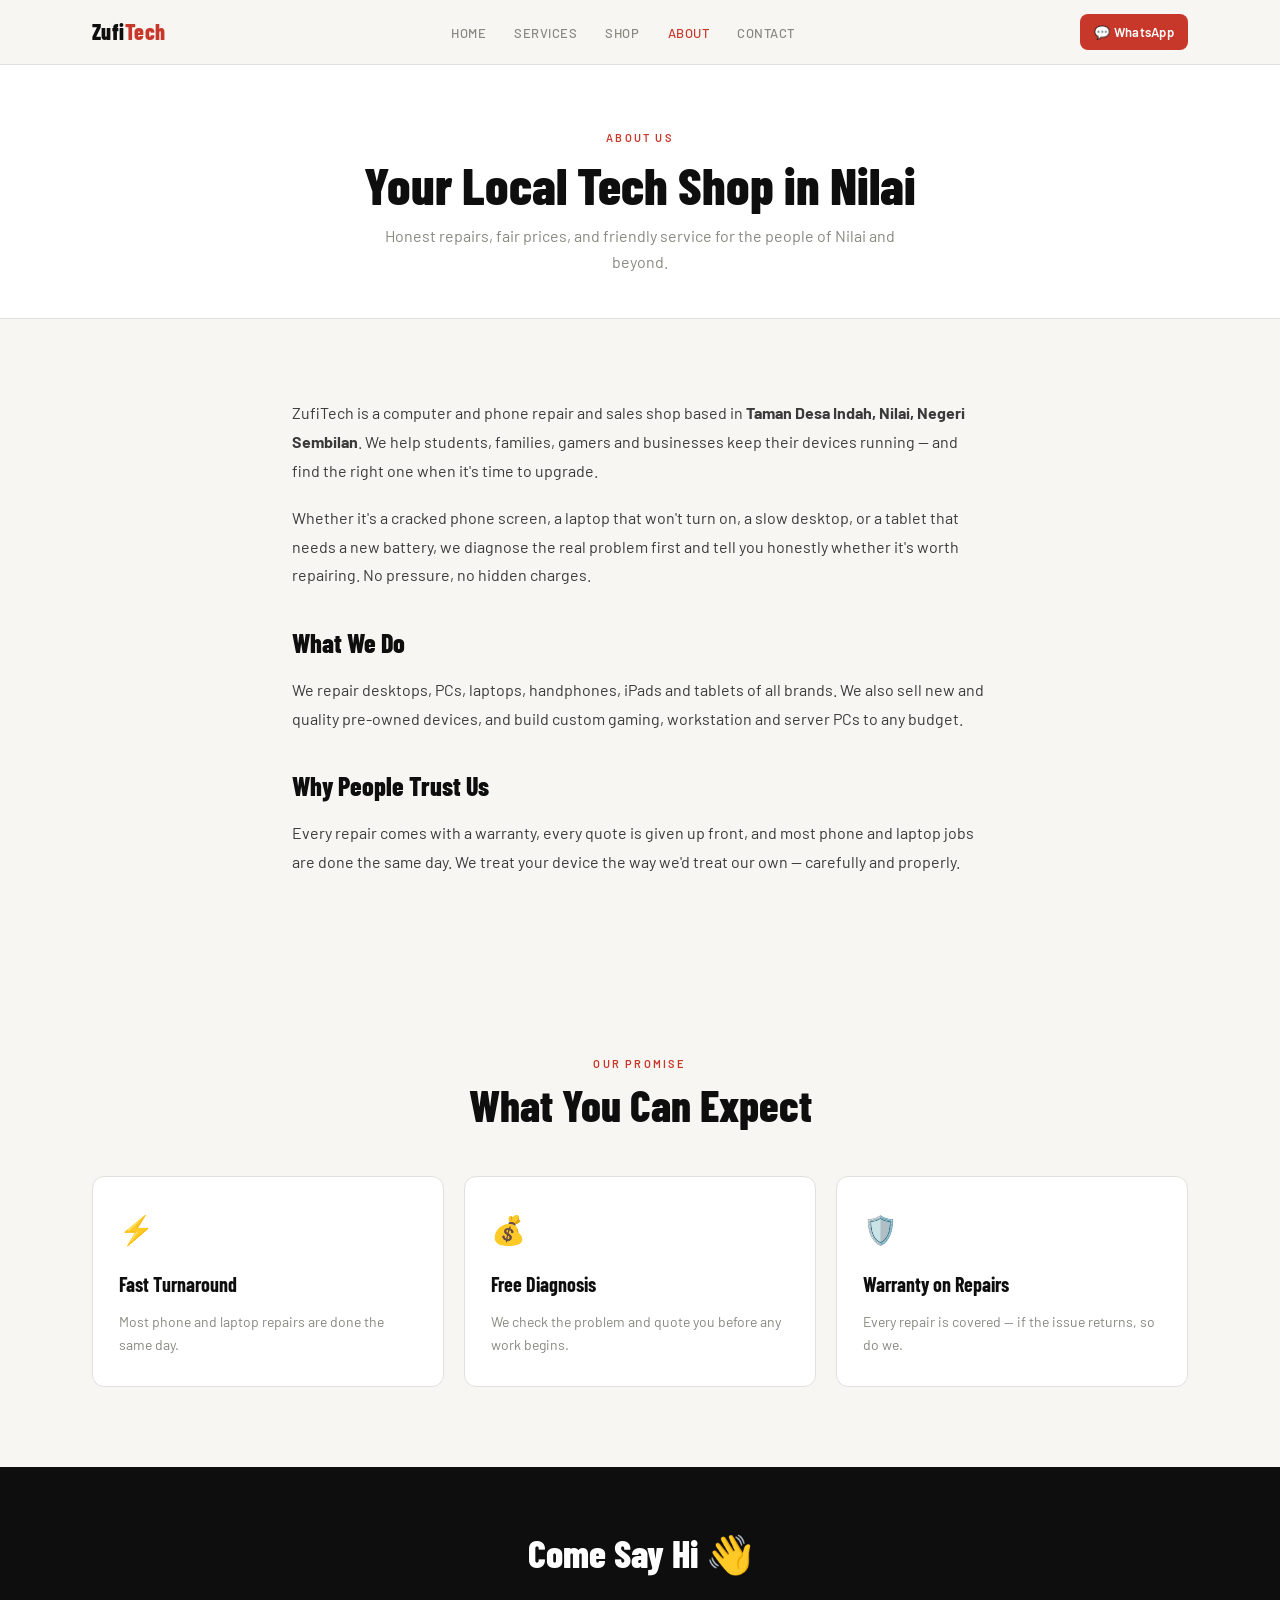
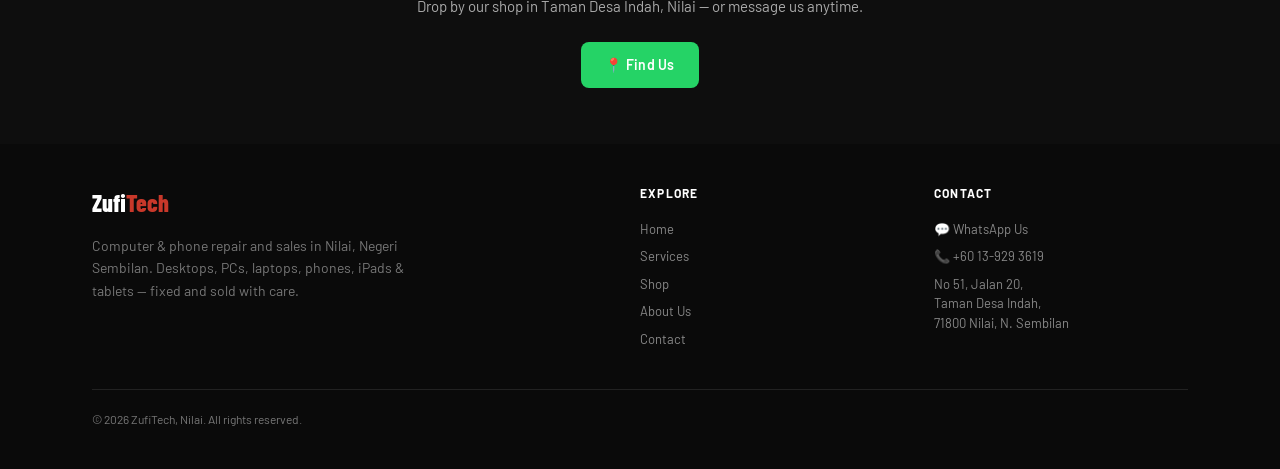
==== about.html @ 24c56442 "Add files via upload" ====
<!DOCTYPE html>
<html lang="en">
<head>
  <meta charset="UTF-8" />
  <meta name="viewport" content="width=device-width, initial-scale=1.0" />

  <title>About Us — ZufiTech Nilai</title>
  <meta name="description" content="ZufiTech is a computer &amp; phone repair and sales shop in Taman Desa Indah, Nilai. Learn about our team, our process, and why locals trust us with their devices." />
  <meta name="keywords" content="zufitech nilai, about zufitech, computer shop nilai, phone repair shop nilai" />
  <link rel="canonical" href="https://zufitech.com.my/about.html" />

  <meta property="og:type" content="website" />
  <meta property="og:title" content="About Us — ZufiTech Nilai" />
  <meta property="og:description" content="A computer &amp; phone repair and sales shop in Nilai, Negeri Sembilan." />
  <meta property="og:url" content="https://zufitech.com.my/about.html" />
  <meta property="og:image" content="https://zufitech.com.my/og-image.jpg" />

  <link rel="preconnect" href="https://fonts.googleapis.com" />
  <link href="https://fonts.googleapis.com/css2?family=Barlow:wght@300;400;500;600;700&family=Barlow+Condensed:wght@600;700;800&display=swap" rel="stylesheet" />
  <link rel="stylesheet" href="styles.css" />
</head>
<body>
  <nav class="public-nav">
    <div class="nav-inner">
      <a href="index.html" class="nav-logo">Zufi<span>Tech</span></a>
      <ul class="nav-links">
        <li><a href="index.html">Home</a></li>
        <li><a href="services.html">Services</a></li>
        <li><a href="shop.html">Shop</a></li>
        <li><a href="about.html" class="active">About</a></li>
        <li><a href="contact.html">Contact</a></li>
      </ul>
      <a href="https://wa.me/60139293619" target="_blank" rel="noopener" class="btn btn-primary btn-sm">💬 WhatsApp</a>
    </div>
  </nav>

  <header class="page-head">
    <div class="container">
      <div class="section-label">About Us</div>
      <h1>Your Local Tech Shop in Nilai</h1>
      <p>Honest repairs, fair prices, and friendly service for the people of Nilai and beyond.</p>
    </div>
  </header>

  <section class="section">
    <div class="container prose">
      <p>ZufiTech is a computer and phone repair and sales shop based in <strong>Taman Desa Indah, Nilai, Negeri Sembilan</strong>. We help students, families, gamers and businesses keep their devices running — and find the right one when it's time to upgrade.</p>
      <p>Whether it's a cracked phone screen, a laptop that won't turn on, a slow desktop, or a tablet that needs a new battery, we diagnose the real problem first and tell you honestly whether it's worth repairing. No pressure, no hidden charges.</p>

      <h3>What We Do</h3>
      <p>We repair desktops, PCs, laptops, handphones, iPads and tablets of all brands. We also sell new and quality pre-owned devices, and build custom gaming, workstation and server PCs to any budget.</p>

      <h3>Why People Trust Us</h3>
      <p>Every repair comes with a warranty, every quote is given up front, and most phone and laptop jobs are done the same day. We treat your device the way we'd treat our own — carefully and properly.</p>
    </div>
  </section>

  <section class="why-section">
    <div class="container">
      <div class="section-center">
        <div class="section-label">Our Promise</div>
        <h2 class="section-title">What You Can Expect</h2>
      </div>
      <div class="features-grid">
        <div class="feature-item">
          <div class="feature-icon">⚡</div>
          <div class="feature-title">Fast Turnaround</div>
          <p class="feature-desc">Most phone and laptop repairs are done the same day.</p>
        </div>
        <div class="feature-item">
          <div class="feature-icon">💰</div>
          <div class="feature-title">Free Diagnosis</div>
          <p class="feature-desc">We check the problem and quote you before any work begins.</p>
        </div>
        <div class="feature-item">
          <div class="feature-icon">🛡️</div>
          <div class="feature-title">Warranty on Repairs</div>
          <p class="feature-desc">Every repair is covered — if the issue returns, so do we.</p>
        </div>
      </div>
    </div>
  </section>

  <div class="cta-band">
    <div class="container">
      <h2>Come Say Hi 👋</h2>
      <p>Drop by our shop in Taman Desa Indah, Nilai — or message us anytime.</p>
      <a href="contact.html" class="btn btn-primary" style="background:#25D366;">📍 Find Us</a>
    </div>
  </div>

  <footer>
    <div class="container">
      <div class="footer-grid">
        <div>
          <div class="footer-logo">Zufi<span>Tech</span></div>
          <p class="footer-tagline">Computer &amp; phone repair and sales in Nilai, Negeri Sembilan. Desktops, PCs, laptops, phones, iPads &amp; tablets — fixed and sold with care.</p>
        </div>
        <div class="footer-col">
          <h4>Explore</h4>
          <ul>
            <li><a href="index.html">Home</a></li>
            <li><a href="services.html">Services</a></li>
            <li><a href="shop.html">Shop</a></li>
            <li><a href="about.html">About Us</a></li>
            <li><a href="contact.html">Contact</a></li>
          </ul>
        </div>
        <div class="footer-col">
          <h4>Contact</h4>
          <ul>
            <li><a href="https://wa.me/60139293619" target="_blank" rel="noopener">💬 WhatsApp Us</a></li>
            <li><a href="tel:+60139293619">📞 +60 13-929 3619</a></li>
            <li>No 51, Jalan 20,<br />Taman Desa Indah,<br />71800 Nilai, N. Sembilan</li>
          </ul>
        </div>
      </div>
      <div class="footer-bottom">
        <p>© 2026 ZufiTech, Nilai. All rights reserved.</p>
      </div>
    </div>
  </footer>
</body>
</html>
---- styles.css ----
* { margin: 0; padding: 0; box-sizing: border-box; }

:root {
  --color-bg: #F7F6F3;
  --color-surface: #FFFFFF;
  --color-dark: #0E0E0E;
  --color-text: #3A3A3A;
  --color-muted: #888880;
  --color-accent: #C8382A;
  --color-accent-dark: #a82c20;
  --color-accent-lt: #F0E8E7;
  --color-border: #E2E0DC;
  --color-success: #10B981;
  --color-warning: #F59E0B;
  --color-info: #3B82F6;
  --font-display: 'Barlow Condensed', sans-serif;
  --font-body: 'Barlow', sans-serif;
  --radius: 8px;
  --max-width: 1160px;
}

html { scroll-behavior: smooth; }
body {
  font-family: var(--font-body);
  background: var(--color-bg);
  color: var(--color-text);
  font-size: 16px;
  line-height: 1.6;
  -webkit-font-smoothing: antialiased;
}

a { color: inherit; text-decoration: none; }
img { display: block; max-width: 100%; }
.container { max-width: var(--max-width); margin: 0 auto; padding: 0 32px; }

/* ─── BUTTONS ─── */
.btn {
  display: inline-flex; align-items: center; gap: 8px;
  padding: 12px 24px; border-radius: var(--radius);
  font-family: var(--font-body); font-size: 14px; font-weight: 600;
  letter-spacing: 0.02em; cursor: pointer; border: none;
  transition: all 0.2s ease;
}
.btn-primary { background: var(--color-accent); color: #fff; }
.btn-primary:hover { background: var(--color-accent-dark); transform: translateY(-1px); box-shadow: 0 4px 12px rgba(200,56,42,0.25); }
.btn-ghost { background: transparent; color: var(--color-dark); border: 1.5px solid var(--color-border); }
.btn-ghost:hover { border-color: var(--color-dark); background: var(--color-dark); color: #fff; }
.btn-sm { padding: 8px 14px; font-size: 13px; }

/* ─── FORM INPUTS ─── */
.input, .form-input {
  width: 100%; padding: 12px 14px;
  background: var(--color-surface);
  border: 1.5px solid var(--color-border);
  border-radius: var(--radius);
  font-family: var(--font-body); font-size: 14px; color: var(--color-text);
  transition: border 0.2s;
}
.input:focus, .form-input:focus {
  outline: none; border-color: var(--color-accent);
  box-shadow: 0 0 0 3px rgba(200,56,42,0.1);
}
.form-group { margin-bottom: 18px; }
.form-group label {
  display: block; font-size: 13px; font-weight: 600;
  color: var(--color-text); margin-bottom: 8px;
}
textarea.input { resize: vertical; min-height: 80px; font-family: var(--font-body); }
select.input { cursor: pointer; }

/* ─── STATUS BADGES ─── */
.badge {
  display: inline-block; padding: 4px 12px; border-radius: 20px;
  font-size: 11px; font-weight: 700; letter-spacing: 0.08em;
  text-transform: uppercase;
}
.badge-pending { background: #FEF3C7; color: #92400E; }
.badge-building { background: #DBEAFE; color: #1E40AF; }
.badge-testing { background: #E0E7FF; color: #3730A3; }
.badge-shipped { background: #D1FAE5; color: #065F46; }
.badge-delivered { background: #DCFCE7; color: #14532D; }
.badge-cancelled { background: #FEE2E2; color: #991B1B; }

/* ─── CARDS ─── */
.card {
  background: var(--color-surface);
  border: 1px solid var(--color-border);
  border-radius: 10px;
  padding: 24px;
}

/* ─── ALERTS ─── */
.alert {
  padding: 12px 16px; border-radius: var(--radius);
  font-size: 14px; margin-bottom: 16px;
  display: flex; align-items: center; gap: 10px;
}
.alert-success { background: #D1FAE5; color: #065F46; border-left: 4px solid var(--color-success); }
.alert-error { background: #FEE2E2; color: #991B1B; border-left: 4px solid var(--color-accent); }
.alert-info { background: #DBEAFE; color: #1E40AF; border-left: 4px solid var(--color-info); }

/* ─── SHARED NAV ─── */
nav.public-nav {
  position: sticky; top: 0; z-index: 100;
  background: rgba(247,246,243,0.95); backdrop-filter: blur(12px);
  border-bottom: 1px solid var(--color-border);
}
.nav-inner {
  display: flex; align-items: center; justify-content: space-between;
  height: 64px; max-width: var(--max-width); margin: 0 auto; padding: 0 32px;
}
.nav-logo {
  font-family: var(--font-display); font-size: 22px; font-weight: 800;
  color: var(--color-dark); letter-spacing: 0.02em;
}
.nav-logo span { color: var(--color-accent); }
.nav-links { display: flex; gap: 28px; list-style: none; }
.nav-links a {
  font-size: 13px; font-weight: 500; color: var(--color-muted);
  letter-spacing: 0.04em; text-transform: uppercase;
  transition: color 0.15s;
}
.nav-links a:hover, .nav-links a.active { color: var(--color-accent); }

/* ─── MODAL ─── */
.modal {
  display: none; position: fixed; inset: 0;
  background: rgba(14,14,14,0.7);
  z-index: 1000; align-items: center; justify-content: center;
  padding: 20px;
}
.modal.active { display: flex; }
.modal-content {
  background: var(--color-surface);
  border-radius: 12px;
  max-width: 540px; width: 100%;
  max-height: 90vh; overflow-y: auto;
}
.modal-header {
  padding: 20px 24px; border-bottom: 1px solid var(--color-border);
  display: flex; justify-content: space-between; align-items: center;
}
.modal-header h3 {
  font-family: var(--font-display); font-size: 22px; font-weight: 800;
  color: var(--color-dark);
}
.modal-close {
  background: none; border: none; cursor: pointer;
  font-size: 24px; color: var(--color-muted); line-height: 1;
}
.modal-body { padding: 24px; }
.modal-footer {
  padding: 16px 24px; border-top: 1px solid var(--color-border);
  display: flex; gap: 10px; justify-content: flex-end;
}

/* ─── LOADING ─── */
.spinner {
  display: inline-block; width: 20px; height: 20px;
  border: 3px solid var(--color-border); border-top-color: var(--color-accent);
  border-radius: 50%; animation: spin 0.8s linear infinite;
}
@keyframes spin { to { transform: rotate(360deg); } }

/* ─── HERO ─── */
.hero { padding: 80px 0 60px; position: relative; overflow: hidden; }
.hero::before {
  content: ''; position: absolute; top: -60px; right: -80px;
  width: 520px; height: 520px; border-radius: 50%;
  background: radial-gradient(circle, var(--color-accent-lt) 0%, transparent 70%);
  pointer-events: none;
}
.hero-grid { display: grid; grid-template-columns: 1fr 1fr; gap: 60px; align-items: center; }
.hero-tag {
  display: inline-flex; align-items: center; gap: 8px;
  background: var(--color-accent-lt); color: var(--color-accent);
  font-size: 11px; font-weight: 600; letter-spacing: 0.12em;
  text-transform: uppercase; padding: 6px 12px; border-radius: 20px; margin-bottom: 20px;
}
.hero-tag::before { content: '●'; font-size: 6px; }
.hero h1 {
  font-family: var(--font-display); font-size: clamp(40px, 5.2vw, 64px);
  font-weight: 800; line-height: 0.98; color: var(--color-dark);
  letter-spacing: -0.01em; margin-bottom: 24px;
}
.hero h1 em { font-style: normal; color: var(--color-accent); }
.hero-sub { font-size: 17px; color: var(--color-muted); line-height: 1.65; max-width: 440px; margin-bottom: 32px; }
.hero-actions { display: flex; gap: 12px; flex-wrap: wrap; }
.hero-visual {
  position: relative; min-height: 400px;
  background: var(--color-surface); border-radius: 12px;
  border: 1px solid var(--color-border); overflow: hidden;
  box-shadow: 0 24px 64px rgba(0,0,0,0.08);
}
.hero-visual img { position: absolute; inset: 0; width: 100%; height: 100%; object-fit: cover; }

/* ─── INNER PAGE HEADER ─── */
.page-head {
  padding: 64px 0 44px; text-align: center;
  background: var(--color-surface); border-bottom: 1px solid var(--color-border);
}
.page-head .section-label { margin-bottom: 10px; }
.page-head h1 {
  font-family: var(--font-display); font-size: clamp(34px, 4.5vw, 52px);
  font-weight: 800; color: var(--color-dark); line-height: 1.05; margin-bottom: 12px;
}
.page-head p { color: var(--color-muted); font-size: 16px; max-width: 560px; margin: 0 auto; line-height: 1.6; }

/* ─── STATS BAR ─── */
.stats-bar {
  border-top: 1px solid var(--color-border);
  border-bottom: 1px solid var(--color-border);
  background: var(--color-surface); padding: 28px 0;
}
.stats-inner { display: flex; justify-content: space-between; align-items: center; gap: 24px; flex-wrap: wrap; }
.stat { text-align: center; flex: 1; min-width: 120px; }
.stat-num { font-family: var(--font-display); font-size: 32px; font-weight: 800; color: var(--color-dark); line-height: 1; }
.stat-num span { color: var(--color-accent); }
.stat-label { font-size: 11px; color: var(--color-muted); letter-spacing: 0.08em; text-transform: uppercase; margin-top: 4px; }
.stat-divider { width: 1px; height: 40px; background: var(--color-border); }

/* ─── SECTION HEADERS ─── */
.section { padding: 80px 0; }
.section-label {
  font-size: 11px; font-weight: 600; letter-spacing: 0.2em;
  text-transform: uppercase; color: var(--color-accent); margin-bottom: 10px;
}
.section-title {
  font-family: var(--font-display); font-size: clamp(30px, 4vw, 44px);
  font-weight: 800; color: var(--color-dark); line-height: 1.05; margin-bottom: 14px;
}
.section-sub { font-size: 16px; color: var(--color-muted); max-width: 540px; line-height: 1.65; }
.section-center { text-align: center; }
.section-center .section-sub { margin: 0 auto; }
.section-header {
  display: flex; justify-content: space-between; align-items: flex-end;
  margin-bottom: 48px; gap: 24px; flex-wrap: wrap;
}

/* ─── SERVICES ─── */
.services-grid { display: grid; grid-template-columns: repeat(3, 1fr); gap: 22px; margin-top: 48px; }
.service-card {
  background: var(--color-surface); border: 1px solid var(--color-border);
  border-radius: 12px; padding: 30px 26px; transition: transform 0.2s, box-shadow 0.2s, border-color 0.2s;
}
.service-card:hover { transform: translateY(-4px); box-shadow: 0 16px 48px rgba(0,0,0,0.08); border-color: var(--color-accent); }
.service-icon {
  width: 56px; height: 56px; border-radius: 12px; background: var(--color-accent-lt);
  display: flex; align-items: center; justify-content: center; font-size: 28px; margin-bottom: 18px;
}
.service-name { font-family: var(--font-display); font-size: 22px; font-weight: 800; color: var(--color-dark); margin-bottom: 8px; }
.service-desc { font-size: 14px; color: var(--color-muted); line-height: 1.6; margin-bottom: 16px; }
.service-link { font-size: 13px; font-weight: 700; color: var(--color-accent); }

/* ─── DEVICES STRIP ─── */
.devices-strip { background: var(--color-dark); padding: 44px 0; }
.devices-strip .devices-title { color: #fff; text-align: center; font-family: var(--font-display); font-size: 22px; font-weight: 700; margin-bottom: 22px; }
.devices-pills { display: flex; flex-wrap: wrap; gap: 12px; justify-content: center; }
.device-pill {
  background: #1A1A1A; border: 1px solid #2A2A2A; color: #ddd;
  padding: 10px 20px; border-radius: 30px; font-size: 14px; font-weight: 600;
  display: inline-flex; align-items: center; gap: 8px;
}

/* ─── SHOP / PRODUCTS ─── */
.filter-group { display: flex; gap: 10px; flex-wrap: wrap; }
.filter-btn {
  padding: 8px 16px; background: var(--color-surface);
  border: 1px solid var(--color-border); border-radius: 20px;
  font-size: 12px; font-weight: 600; cursor: pointer; transition: 0.2s;
  color: var(--color-muted); text-transform: uppercase; letter-spacing: 0.04em;
}
.filter-btn.active, .filter-btn:hover { background: var(--color-accent); color: white; border-color: var(--color-accent); }
.products-grid { display: grid; grid-template-columns: repeat(3, 1fr); gap: 24px; }
.product-card {
  background: var(--color-surface); border: 1px solid var(--color-border);
  border-radius: 10px; overflow: hidden; transition: box-shadow 0.2s, transform 0.2s;
}
.product-card:hover { transform: translateY(-4px); box-shadow: 0 16px 48px rgba(0,0,0,0.1); }
.product-visual { height: 180px; position: relative; }
.product-body { padding: 22px; }
.product-tier { font-size: 10px; font-weight: 600; letter-spacing: 0.14em; text-transform: uppercase; color: var(--color-muted); margin-bottom: 6px; }
.product-name { font-family: var(--font-display); font-size: 22px; font-weight: 800; color: var(--color-dark); margin-bottom: 10px; }
.product-footer { display: flex; align-items: center; justify-content: space-between; margin-top: 14px; }
.product-price { font-family: var(--font-display); font-size: 26px; font-weight: 800; color: var(--color-dark); }
.product-price small { font-size: 13px; font-weight: 400; color: var(--color-muted); font-family: var(--font-body); }

/* ─── WHY / FEATURES ─── */
.why-section { background: var(--color-bg); padding: 80px 0; }
.features-grid { display: grid; grid-template-columns: repeat(3, 1fr); gap: 20px; margin-top: 48px; }
.feature-item { background: var(--color-surface); border: 1px solid var(--color-border); padding: 30px 26px; border-radius: 12px; }
.feature-icon { font-size: 28px; margin-bottom: 16px; }
.feature-title { font-family: var(--font-display); font-size: 20px; font-weight: 700; color: var(--color-dark); margin-bottom: 10px; }
.feature-desc { font-size: 14px; color: var(--color-muted); line-height: 1.65; }

/* ─── STEPS ─── */
.steps-grid { display: grid; grid-template-columns: repeat(4, 1fr); gap: 20px; margin-top: 48px; counter-reset: step; }
.step-item { position: relative; padding: 28px 22px; background: var(--color-surface); border: 1px solid var(--color-border); border-radius: 12px; }
.step-item::before {
  counter-increment: step; content: counter(step);
  font-family: var(--font-display); font-size: 22px; font-weight: 800; color: #fff;
  width: 40px; height: 40px; border-radius: 50%; background: var(--color-accent);
  display: flex; align-items: center; justify-content: center; margin-bottom: 16px;
}
.step-item h4 { font-family: var(--font-display); font-size: 18px; font-weight: 700; color: var(--color-dark); margin-bottom: 8px; }
.step-item p { font-size: 13px; color: var(--color-muted); line-height: 1.6; }

/* ─── PROSE ─── */
.prose { max-width: 760px; margin: 0 auto; }
.prose p { font-size: 16px; color: var(--color-text); line-height: 1.8; margin-bottom: 18px; }
.prose h3 { font-family: var(--font-display); font-size: 26px; font-weight: 800; color: var(--color-dark); margin: 32px 0 12px; }

/* ─── CONTACT ─── */
.contact-section { padding: 80px 0; }
.contact-grid { display: grid; grid-template-columns: 1fr 1fr; gap: 40px; align-items: start; }
.contact-list { list-style: none; }
.contact-list li { display: flex; gap: 16px; padding: 18px 0; border-bottom: 1px solid var(--color-border); }
.contact-list li:last-child { border-bottom: none; }
.contact-ico {
  width: 44px; height: 44px; flex-shrink: 0; border-radius: 10px; background: var(--color-accent-lt);
  display: flex; align-items: center; justify-content: center; font-size: 20px;
}
.contact-lbl { font-size: 11px; text-transform: uppercase; letter-spacing: 0.1em; color: var(--color-muted); font-weight: 600; margin-bottom: 3px; }
.contact-val { font-size: 15px; color: var(--color-dark); font-weight: 500; }
.contact-cta { background: var(--color-dark); border-radius: 14px; padding: 36px 32px; color: #fff; }
.contact-cta h3 { font-family: var(--font-display); font-size: 26px; font-weight: 800; margin-bottom: 10px; }
.contact-cta p { color: #aaa; font-size: 14px; line-height: 1.6; margin-bottom: 22px; }
.map-embed { width: 100%; height: 320px; border: 1px solid var(--color-border); border-radius: 14px; margin-top: 40px; }

/* ─── CTA BAND ─── */
.cta-band { background: var(--color-dark); padding: 56px 0; text-align: center; }
.cta-band h2 { font-family: var(--font-display); font-size: clamp(26px,3.5vw,38px); font-weight: 800; color: #fff; margin-bottom: 10px; }
.cta-band p { color: #aaa; font-size: 15px; margin-bottom: 24px; }

/* ─── FOOTER ─── */
footer { background: #0A0A0A; padding: 40px 0; color: #777; }
.footer-grid { display: grid; grid-template-columns: 2fr 1fr 1fr; gap: 40px; margin-bottom: 32px; }
.footer-logo { font-family: var(--font-display); font-size: 24px; font-weight: 800; color: #fff; margin-bottom: 12px; }
.footer-logo span { color: var(--color-accent); }
.footer-tagline { font-size: 14px; line-height: 1.6; max-width: 320px; }
.footer-col h4 { font-size: 12px; color: #fff; letter-spacing: 0.1em; text-transform: uppercase; margin-bottom: 16px; }
.footer-col ul { list-style: none; }
.footer-col li { margin-bottom: 8px; font-size: 13px; color: #888; line-height: 1.5; }
.footer-col a { font-size: 13px; color: #888; transition: color 0.15s; }
.footer-col a:hover { color: var(--color-accent); }
.footer-bottom { border-top: 1px solid #222; padding-top: 20px; font-size: 12px; }

/* ─── RESPONSIVE ─── */
@media (max-width: 768px) {
  .container { padding: 0 20px; }
  .nav-links { display: none; }
  .nav-inner { padding: 0 20px; }
  .hero-grid { grid-template-columns: 1fr; }
  .hero-visual { min-height: 260px; }
  .services-grid { grid-template-columns: 1fr; }
  .products-grid { grid-template-columns: 1fr; }
  .features-grid { grid-template-columns: 1fr; }
  .steps-grid { grid-template-columns: 1fr 1fr; }
  .contact-grid { grid-template-columns: 1fr; }
  .footer-grid { grid-template-columns: 1fr; gap: 24px; }
}
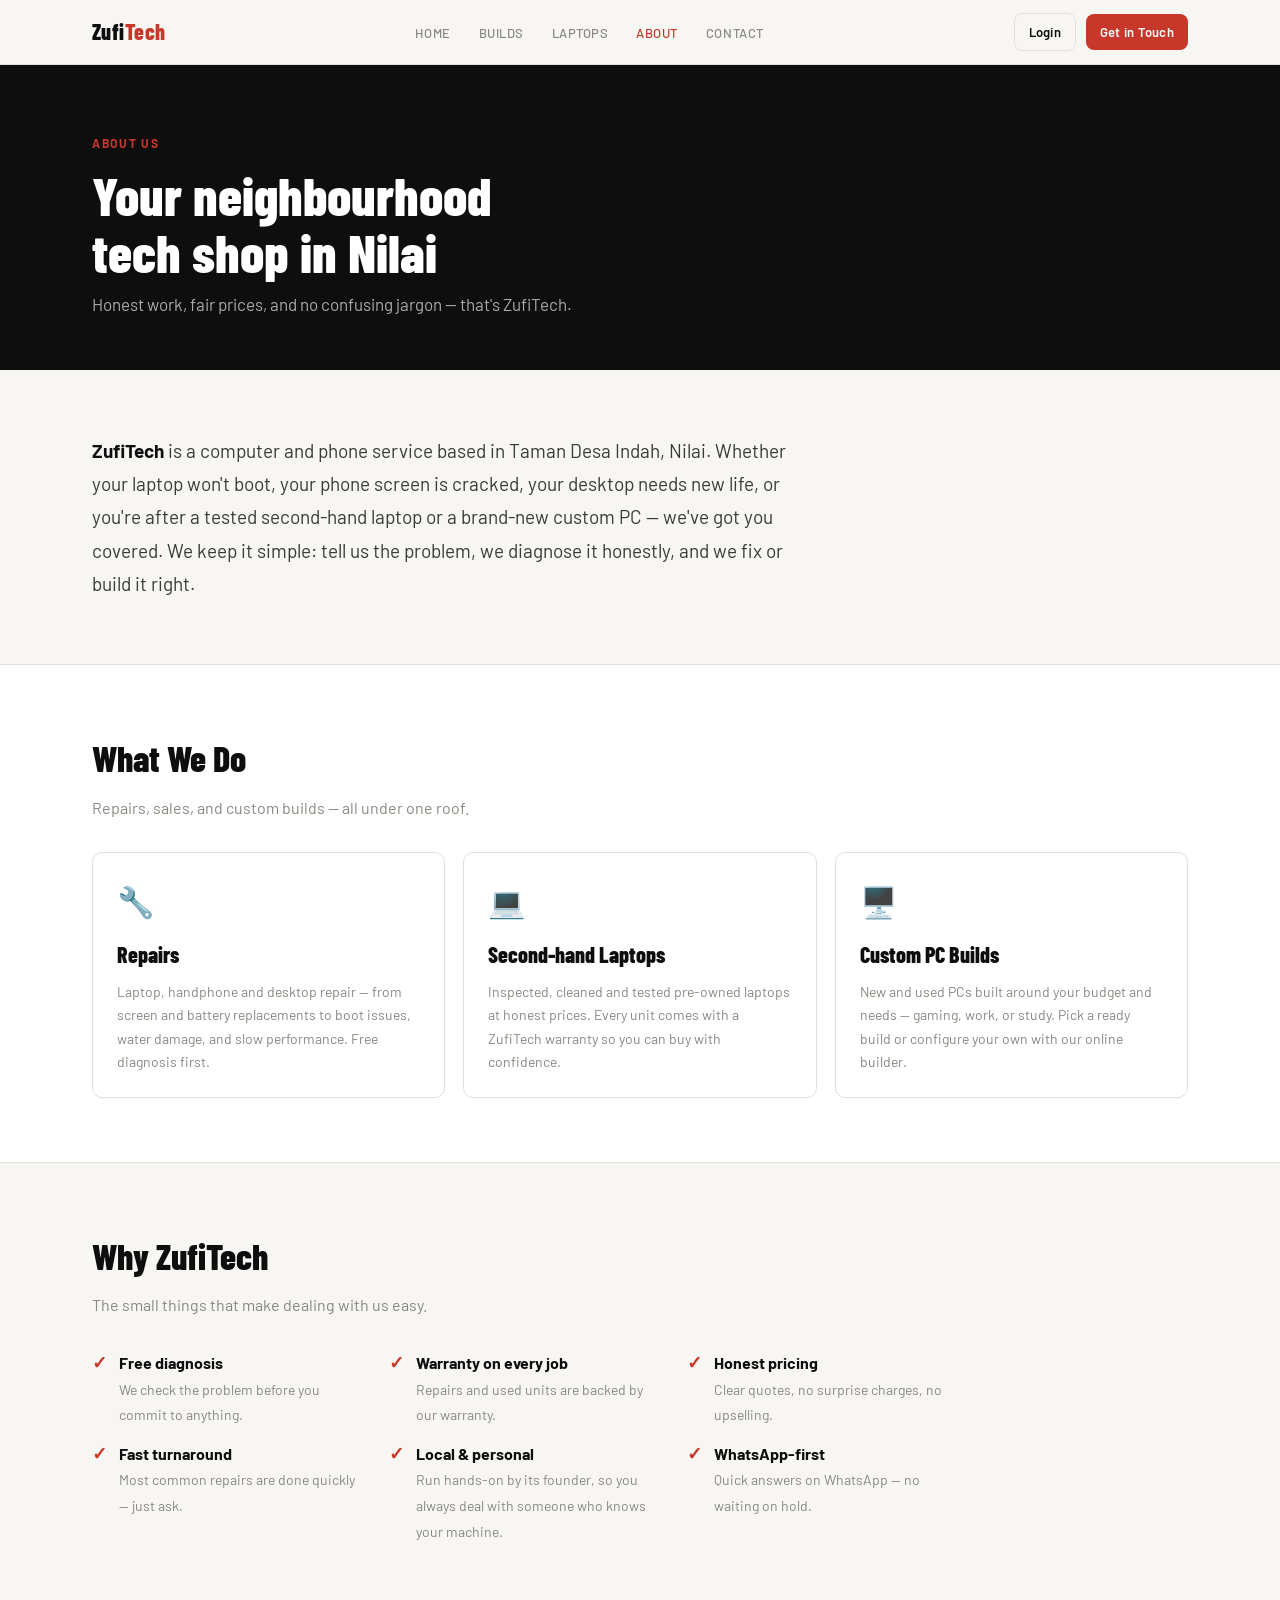
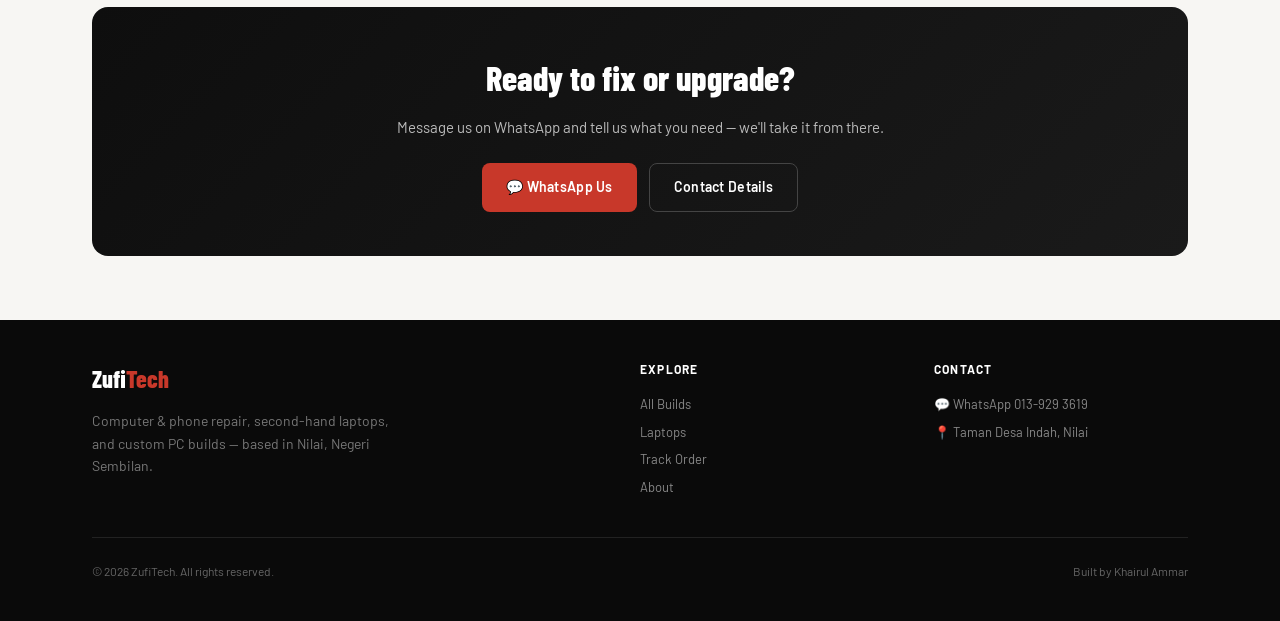
==== commit 89104858: "Add files via upload" ====
--- a/about.html
+++ b/about.html
@@ -4,119 +4,191 @@
   <meta charset="UTF-8" />
   <meta name="viewport" content="width=device-width, initial-scale=1.0" />
 
-  <title>About Us — ZufiTech Nilai</title>
-  <meta name="description" content="ZufiTech is a computer &amp; phone repair and sales shop in Taman Desa Indah, Nilai. Learn about our team, our process, and why locals trust us with their devices." />
-  <meta name="keywords" content="zufitech nilai, about zufitech, computer shop nilai, phone repair shop nilai" />
-  <link rel="canonical" href="https://zufitech.com.my/about.html" />
+  <!-- Favicon -->
+  <link rel="icon" href="/favicon.ico" sizes="any" />
+  <link rel="icon" type="image/png" sizes="32x32" href="/favicon-32x32.png" />
+  <link rel="icon" type="image/png" sizes="16x16" href="/favicon-16x16.png" />
+  <link rel="apple-touch-icon" href="/apple-touch-icon.png" />
 
-  <meta property="og:type" content="website" />
-  <meta property="og:title" content="About Us — ZufiTech Nilai" />
-  <meta property="og:description" content="A computer &amp; phone repair and sales shop in Nilai, Negeri Sembilan." />
-  <meta property="og:url" content="https://zufitech.com.my/about.html" />
-  <meta property="og:image" content="https://zufitech.com.my/og-image.jpg" />
+  <!-- SEO -->
+  <title>About ZufiTech — Computer &amp; Phone Repair in Nilai</title>
+  <meta name="description" content="ZufiTech is a Nilai-based computer and phone service: laptop, handphone and desktop repair, second-hand laptops, and custom PC builds. Honest work, fair prices." />
+  <link rel="canonical" href="https://zufitech.store/about.html" />
+  <meta property="og:title" content="About ZufiTech — Repair &amp; Custom PCs in Nilai" />
+  <meta property="og:description" content="Your friendly neighbourhood tech shop in Nilai. Repair, second-hand laptops, and custom PC builds." />
+  <meta property="og:url" content="https://zufitech.store/about.html" />
+  <meta property="og:image" content="https://zufitech.store/og-image.png" />
 
   <link rel="preconnect" href="https://fonts.googleapis.com" />
   <link href="https://fonts.googleapis.com/css2?family=Barlow:wght@300;400;500;600;700&family=Barlow+Condensed:wght@600;700;800&display=swap" rel="stylesheet" />
   <link rel="stylesheet" href="styles.css" />
+  <style>
+    .page-hero { background: var(--color-dark); color: #fff; padding: 64px 0 52px; }
+    .page-hero .tag { display:inline-block; font-family: var(--font-body); font-size:12px; font-weight:700; letter-spacing:0.14em; text-transform:uppercase; color: var(--color-accent); margin-bottom:14px; }
+    .page-hero h1 { font-family: var(--font-display); font-size: clamp(36px, 5vw, 54px); font-weight: 800; margin-bottom: 10px; line-height:1.05; }
+    .page-hero p { color: #aaa; max-width: 560px; font-size:17px; }
+
+    .section { padding: 64px 0; }
+    .section-alt { background: var(--color-surface); border-top:1px solid var(--color-border); border-bottom:1px solid var(--color-border); }
+    .lead { max-width: 720px; font-size: 19px; line-height: 1.75; color: var(--color-text); }
+    .lead strong { color: var(--color-dark); }
+
+    .sec-title { font-family: var(--font-display); font-size: clamp(26px,3.5vw,36px); font-weight: 800; color: var(--color-dark); margin-bottom: 8px; }
+    .sec-sub { color: var(--color-muted); margin-bottom: 32px; }
+
+    .grid-3 { display: grid; grid-template-columns: repeat(auto-fit, minmax(260px,1fr)); gap: 18px; }
+    .svc-card .ic { font-size: 30px; margin-bottom: 12px; }
+    .svc-card h3 { font-family: var(--font-display); font-size: 22px; font-weight: 800; color: var(--color-dark); margin-bottom: 8px; }
+    .svc-card p { font-size: 14px; color: var(--color-muted); line-height: 1.65; }
+
+    .why-list { display:grid; grid-template-columns: repeat(auto-fit, minmax(240px,1fr)); gap: 14px 32px; max-width: 860px; }
+    .why-item { display:flex; gap:12px; align-items:flex-start; }
+    .why-item .chk { color: var(--color-accent); font-weight:800; font-size:18px; line-height:1.5; }
+    .why-item b { color: var(--color-dark); }
+    .why-item span.d { color: var(--color-muted); font-size:14px; }
+
+    .cta-band { background: linear-gradient(135deg, var(--color-dark), #1a1a1a); color:#fff; border-radius:16px; padding: 44px; text-align:center; }
+    .cta-band h2 { font-family: var(--font-display); font-size: clamp(26px,3.5vw,34px); font-weight:800; margin-bottom:10px; }
+    .cta-band p { color:#bbb; margin-bottom:24px; }
+    .cta-actions { display:flex; gap:12px; justify-content:center; flex-wrap:wrap; }
+
+    footer { background: #0A0A0A; padding: 40px 0; color: #777; }
+    .footer-grid { display: grid; grid-template-columns: 2fr 1fr 1fr; gap: 40px; margin-bottom: 32px; }
+    .footer-logo { font-family: var(--font-display); font-size: 24px; font-weight: 800; color: #fff; margin-bottom: 12px; }
+    .footer-logo span { color: var(--color-accent); }
+    .footer-tagline { font-size: 14px; line-height: 1.6; max-width: 320px; }
+    .footer-col h4 { font-size: 12px; color: #fff; letter-spacing: 0.1em; text-transform: uppercase; margin-bottom: 16px; }
+    .footer-col ul { list-style: none; }
+    .footer-col li { margin-bottom: 8px; }
+    .footer-col a { font-size: 13px; color: #888; transition: color 0.15s; }
+    .footer-col a:hover { color: var(--color-accent); }
+    .footer-bottom { border-top:1px solid #222; padding-top:24px; display:flex; justify-content:space-between; flex-wrap:wrap; gap:8px; font-size:12px; color:#666; }
+    @media (max-width:768px){ .footer-grid{ grid-template-columns:1fr; gap:24px; } }
+  </style>
 </head>
 <body>
+  <!-- NAV -->
   <nav class="public-nav">
     <div class="nav-inner">
-      <a href="index.html" class="nav-logo">Zufi<span>Tech</span></a>
+      <div class="nav-logo"><a href="index.html">Zufi<span>Tech</span></a></div>
       <ul class="nav-links">
         <li><a href="index.html">Home</a></li>
-        <li><a href="services.html">Services</a></li>
-        <li><a href="shop.html">Shop</a></li>
+        <li><a href="index.html#products">Builds</a></li>
+        <li><a href="laptops.html">Laptops</a></li>
         <li><a href="about.html" class="active">About</a></li>
         <li><a href="contact.html">Contact</a></li>
       </ul>
-      <a href="https://wa.me/60139293619" target="_blank" rel="noopener" class="btn btn-primary btn-sm">💬 WhatsApp</a>
+      <div style="display:flex; gap:10px; align-items:center;">
+        <a href="login.html" class="btn btn-ghost btn-sm">Login</a>
+        <a href="contact.html" class="btn btn-primary btn-sm">Get in Touch</a>
+      </div>
     </div>
   </nav>
 
-  <header class="page-head">
+  <!-- HERO -->
+  <div class="page-hero">
     <div class="container">
-      <div class="section-label">About Us</div>
-      <h1>Your Local Tech Shop in Nilai</h1>
-      <p>Honest repairs, fair prices, and friendly service for the people of Nilai and beyond.</p>
+      <span class="tag">About Us</span>
+      <h1>Your neighbourhood<br />tech shop in Nilai</h1>
+      <p>Honest work, fair prices, and no confusing jargon — that's ZufiTech.</p>
     </div>
-  </header>
+  </div>
 
+  <!-- INTRO -->
   <section class="section">
-    <div class="container prose">
-      <p>ZufiTech is a computer and phone repair and sales shop based in <strong>Taman Desa Indah, Nilai, Negeri Sembilan</strong>. We help students, families, gamers and businesses keep their devices running — and find the right one when it's time to upgrade.</p>
-      <p>Whether it's a cracked phone screen, a laptop that won't turn on, a slow desktop, or a tablet that needs a new battery, we diagnose the real problem first and tell you honestly whether it's worth repairing. No pressure, no hidden charges.</p>
-
-      <h3>What We Do</h3>
-      <p>We repair desktops, PCs, laptops, handphones, iPads and tablets of all brands. We also sell new and quality pre-owned devices, and build custom gaming, workstation and server PCs to any budget.</p>
-
-      <h3>Why People Trust Us</h3>
-      <p>Every repair comes with a warranty, every quote is given up front, and most phone and laptop jobs are done the same day. We treat your device the way we'd treat our own — carefully and properly.</p>
+    <div class="container">
+      <p class="lead">
+        <strong>ZufiTech</strong> is a computer and phone service based in Taman Desa Indah, Nilai.
+        Whether your laptop won't boot, your phone screen is cracked, your desktop needs new life,
+        or you're after a tested second-hand laptop or a brand-new custom PC — we've got you covered.
+        We keep it simple: tell us the problem, we diagnose it honestly, and we fix or build it right.
+      </p>
     </div>
   </section>
 
-  <section class="why-section">
+  <!-- WHAT WE DO -->
+  <section class="section section-alt">
     <div class="container">
-      <div class="section-center">
-        <div class="section-label">Our Promise</div>
-        <h2 class="section-title">What You Can Expect</h2>
-      </div>
-      <div class="features-grid">
-        <div class="feature-item">
-          <div class="feature-icon">⚡</div>
-          <div class="feature-title">Fast Turnaround</div>
-          <p class="feature-desc">Most phone and laptop repairs are done the same day.</p>
+      <h2 class="sec-title">What We Do</h2>
+      <p class="sec-sub">Repairs, sales, and custom builds — all under one roof.</p>
+      <div class="grid-3">
+        <div class="card svc-card">
+          <div class="ic">🔧</div>
+          <h3>Repairs</h3>
+          <p>Laptop, handphone and desktop repair — from screen and battery replacements to boot issues, water damage, and slow performance. Free diagnosis first.</p>
         </div>
-        <div class="feature-item">
-          <div class="feature-icon">💰</div>
-          <div class="feature-title">Free Diagnosis</div>
-          <p class="feature-desc">We check the problem and quote you before any work begins.</p>
+        <div class="card svc-card">
+          <div class="ic">💻</div>
+          <h3>Second-hand Laptops</h3>
+          <p>Inspected, cleaned and tested pre-owned laptops at honest prices. Every unit comes with a ZufiTech warranty so you can buy with confidence.</p>
         </div>
-        <div class="feature-item">
-          <div class="feature-icon">🛡️</div>
-          <div class="feature-title">Warranty on Repairs</div>
-          <p class="feature-desc">Every repair is covered — if the issue returns, so do we.</p>
+        <div class="card svc-card">
+          <div class="ic">🖥️</div>
+          <h3>Custom PC Builds</h3>
+          <p>New and used PCs built around your budget and needs — gaming, work, or study. Pick a ready build or configure your own with our online builder.</p>
         </div>
       </div>
     </div>
   </section>
 
-  <div class="cta-band">
+  <!-- WHY -->
+  <section class="section">
     <div class="container">
-      <h2>Come Say Hi 👋</h2>
-      <p>Drop by our shop in Taman Desa Indah, Nilai — or message us anytime.</p>
-      <a href="contact.html" class="btn btn-primary" style="background:#25D366;">📍 Find Us</a>
+      <h2 class="sec-title">Why ZufiTech</h2>
+      <p class="sec-sub">The small things that make dealing with us easy.</p>
+      <div class="why-list">
+        <div class="why-item"><span class="chk">✓</span><div><b>Free diagnosis</b><br /><span class="d">We check the problem before you commit to anything.</span></div></div>
+        <div class="why-item"><span class="chk">✓</span><div><b>Warranty on every job</b><br /><span class="d">Repairs and used units are backed by our warranty.</span></div></div>
+        <div class="why-item"><span class="chk">✓</span><div><b>Honest pricing</b><br /><span class="d">Clear quotes, no surprise charges, no upselling.</span></div></div>
+        <div class="why-item"><span class="chk">✓</span><div><b>Fast turnaround</b><br /><span class="d">Most common repairs are done quickly — just ask.</span></div></div>
+        <div class="why-item"><span class="chk">✓</span><div><b>Local &amp; personal</b><br /><span class="d">Run hands-on by its founder, so you always deal with someone who knows your machine.</span></div></div>
+        <div class="why-item"><span class="chk">✓</span><div><b>WhatsApp-first</b><br /><span class="d">Quick answers on WhatsApp — no waiting on hold.</span></div></div>
+      </div>
     </div>
-  </div>
+  </section>
 
+  <!-- CTA -->
+  <section class="section" style="padding-top:0;">
+    <div class="container">
+      <div class="cta-band">
+        <h2>Ready to fix or upgrade?</h2>
+        <p>Message us on WhatsApp and tell us what you need — we'll take it from there.</p>
+        <div class="cta-actions">
+          <a href="https://wa.me/60139293619?text=Hi%20ZufiTech%2C%20saya%20nak%20tanya%20tentang%20servis" target="_blank" class="btn btn-primary">💬 WhatsApp Us</a>
+          <a href="contact.html" class="btn btn-ghost" style="color:#fff;border-color:#444;">Contact Details</a>
+        </div>
+      </div>
+    </div>
+  </section>
+
+  <!-- FOOTER -->
   <footer>
     <div class="container">
       <div class="footer-grid">
         <div>
           <div class="footer-logo">Zufi<span>Tech</span></div>
-          <p class="footer-tagline">Computer &amp; phone repair and sales in Nilai, Negeri Sembilan. Desktops, PCs, laptops, phones, iPads &amp; tablets — fixed and sold with care.</p>
+          <p class="footer-tagline">Computer &amp; phone repair, second-hand laptops, and custom PC builds — based in Nilai, Negeri Sembilan.</p>
         </div>
         <div class="footer-col">
           <h4>Explore</h4>
           <ul>
-            <li><a href="index.html">Home</a></li>
-            <li><a href="services.html">Services</a></li>
-            <li><a href="shop.html">Shop</a></li>
-            <li><a href="about.html">About Us</a></li>
-            <li><a href="contact.html">Contact</a></li>
+            <li><a href="index.html#products">All Builds</a></li>
+            <li><a href="laptops.html">Laptops</a></li>
+            <li><a href="tracker.html">Track Order</a></li>
+            <li><a href="about.html">About</a></li>
           </ul>
         </div>
         <div class="footer-col">
           <h4>Contact</h4>
           <ul>
-            <li><a href="https://wa.me/60139293619" target="_blank" rel="noopener">💬 WhatsApp Us</a></li>
-            <li><a href="tel:+60139293619">📞 +60 13-929 3619</a></li>
-            <li>No 51, Jalan 20,<br />Taman Desa Indah,<br />71800 Nilai, N. Sembilan</li>
+            <li><a href="https://wa.me/60139293619" target="_blank">💬 WhatsApp 013-929 3619</a></li>
+            <li><a href="contact.html">📍 Taman Desa Indah, Nilai</a></li>
           </ul>
         </div>
       </div>
       <div class="footer-bottom">
-        <p>© 2026 ZufiTech, Nilai. All rights reserved.</p>
+        <p>© 2026 ZufiTech. All rights reserved.</p>
+        <p>Built by Khairul Ammar</p>
       </div>
     </div>
   </footer>
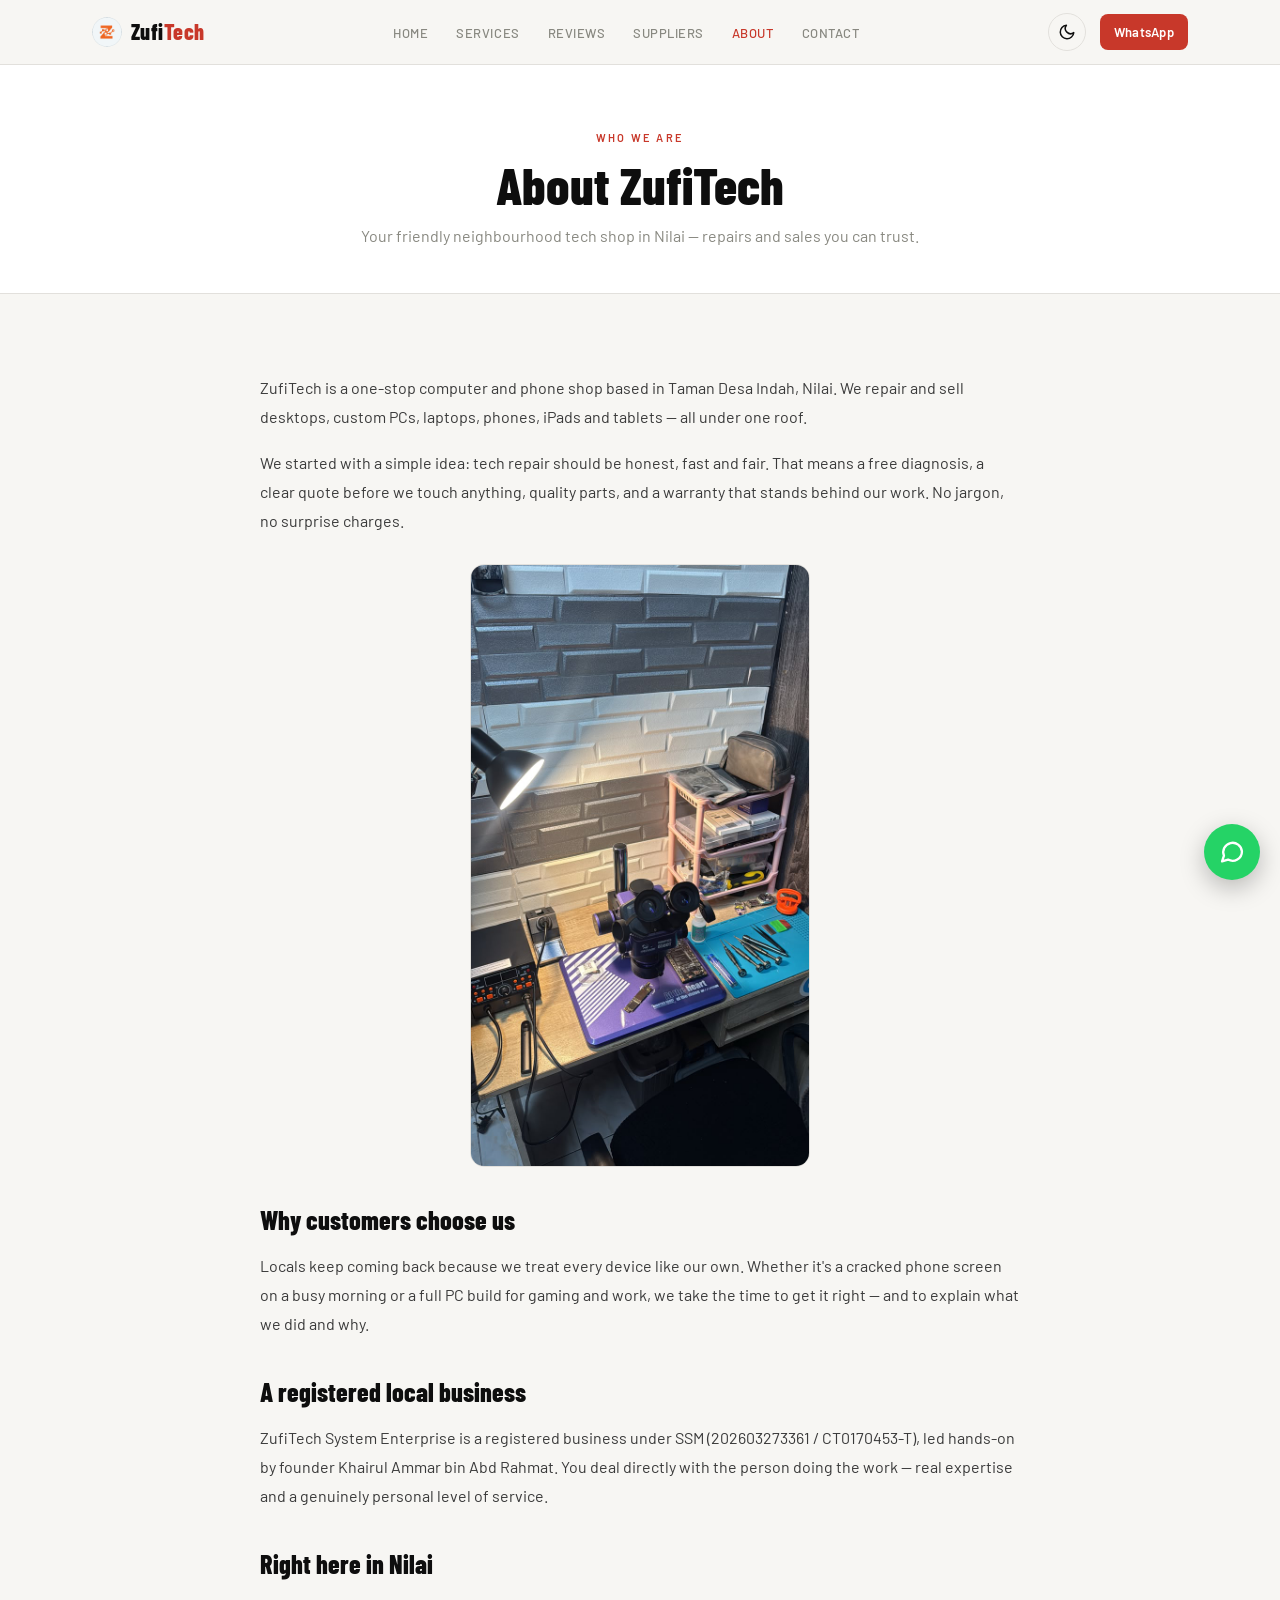
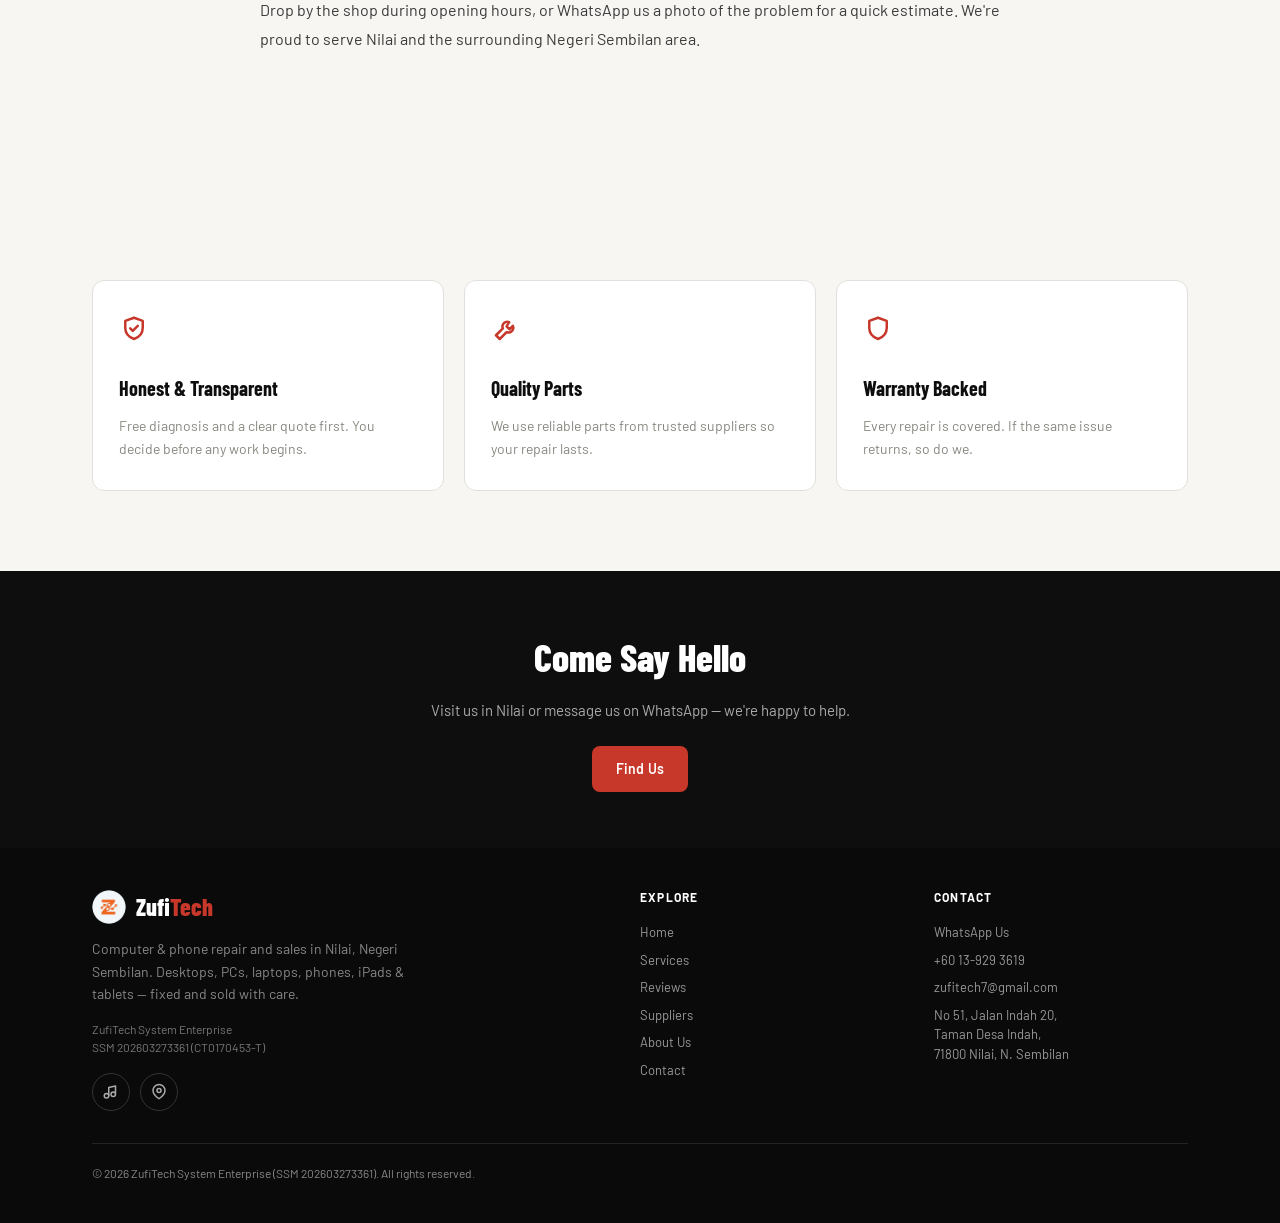
==== commit abb20887: "Rebuild ZufiTech site: 6-page static site, dark mode, real branding - New pages: reviews (Google 5.0" ====
--- a/about.html
+++ b/about.html
@@ -3,194 +3,142 @@
 <head>
   <meta charset="UTF-8" />
   <meta name="viewport" content="width=device-width, initial-scale=1.0" />
+  <script>(function(){try{var t=localStorage.getItem('zt-theme');if(!t)t=matchMedia('(prefers-color-scheme:dark)').matches?'dark':'light';document.documentElement.setAttribute('data-theme',t);}catch(e){}})();</script>
 
-  <!-- Favicon -->
   <link rel="icon" href="/favicon.ico" sizes="any" />
   <link rel="icon" type="image/png" sizes="32x32" href="/favicon-32x32.png" />
   <link rel="icon" type="image/png" sizes="16x16" href="/favicon-16x16.png" />
   <link rel="apple-touch-icon" href="/apple-touch-icon.png" />
 
-  <!-- SEO -->
-  <title>About ZufiTech — Computer &amp; Phone Repair in Nilai</title>
-  <meta name="description" content="ZufiTech is a Nilai-based computer and phone service: laptop, handphone and desktop repair, second-hand laptops, and custom PC builds. Honest work, fair prices." />
+  <title>About — ZufiTech Nilai Computer &amp; Phone Shop</title>
+  <meta name="description" content="ZufiTech is a trusted one-stop computer and phone shop in Nilai, Negeri Sembilan — honest diagnosis, quality parts and a warranty on every repair." />
   <link rel="canonical" href="https://zufitech.store/about.html" />
-  <meta property="og:title" content="About ZufiTech — Repair &amp; Custom PCs in Nilai" />
-  <meta property="og:description" content="Your friendly neighbourhood tech shop in Nilai. Repair, second-hand laptops, and custom PC builds." />
+
+  <meta property="og:type" content="website" />
+  <meta property="og:title" content="About — ZufiTech Nilai" />
+  <meta property="og:description" content="A trusted one-stop computer &amp; phone shop in Nilai. Honest diagnosis, quality parts, warranty on every repair." />
   <meta property="og:url" content="https://zufitech.store/about.html" />
   <meta property="og:image" content="https://zufitech.store/og-image.png" />
+  <meta name="twitter:card" content="summary_large_image" />
 
   <link rel="preconnect" href="https://fonts.googleapis.com" />
   <link href="https://fonts.googleapis.com/css2?family=Barlow:wght@300;400;500;600;700&family=Barlow+Condensed:wght@600;700;800&display=swap" rel="stylesheet" />
   <link rel="stylesheet" href="styles.css" />
-  <style>
-    .page-hero { background: var(--color-dark); color: #fff; padding: 64px 0 52px; }
-    .page-hero .tag { display:inline-block; font-family: var(--font-body); font-size:12px; font-weight:700; letter-spacing:0.14em; text-transform:uppercase; color: var(--color-accent); margin-bottom:14px; }
-    .page-hero h1 { font-family: var(--font-display); font-size: clamp(36px, 5vw, 54px); font-weight: 800; margin-bottom: 10px; line-height:1.05; }
-    .page-hero p { color: #aaa; max-width: 560px; font-size:17px; }
-
-    .section { padding: 64px 0; }
-    .section-alt { background: var(--color-surface); border-top:1px solid var(--color-border); border-bottom:1px solid var(--color-border); }
-    .lead { max-width: 720px; font-size: 19px; line-height: 1.75; color: var(--color-text); }
-    .lead strong { color: var(--color-dark); }
-
-    .sec-title { font-family: var(--font-display); font-size: clamp(26px,3.5vw,36px); font-weight: 800; color: var(--color-dark); margin-bottom: 8px; }
-    .sec-sub { color: var(--color-muted); margin-bottom: 32px; }
-
-    .grid-3 { display: grid; grid-template-columns: repeat(auto-fit, minmax(260px,1fr)); gap: 18px; }
-    .svc-card .ic { font-size: 30px; margin-bottom: 12px; }
-    .svc-card h3 { font-family: var(--font-display); font-size: 22px; font-weight: 800; color: var(--color-dark); margin-bottom: 8px; }
-    .svc-card p { font-size: 14px; color: var(--color-muted); line-height: 1.65; }
-
-    .why-list { display:grid; grid-template-columns: repeat(auto-fit, minmax(240px,1fr)); gap: 14px 32px; max-width: 860px; }
-    .why-item { display:flex; gap:12px; align-items:flex-start; }
-    .why-item .chk { color: var(--color-accent); font-weight:800; font-size:18px; line-height:1.5; }
-    .why-item b { color: var(--color-dark); }
-    .why-item span.d { color: var(--color-muted); font-size:14px; }
-
-    .cta-band { background: linear-gradient(135deg, var(--color-dark), #1a1a1a); color:#fff; border-radius:16px; padding: 44px; text-align:center; }
-    .cta-band h2 { font-family: var(--font-display); font-size: clamp(26px,3.5vw,34px); font-weight:800; margin-bottom:10px; }
-    .cta-band p { color:#bbb; margin-bottom:24px; }
-    .cta-actions { display:flex; gap:12px; justify-content:center; flex-wrap:wrap; }
-
-    footer { background: #0A0A0A; padding: 40px 0; color: #777; }
-    .footer-grid { display: grid; grid-template-columns: 2fr 1fr 1fr; gap: 40px; margin-bottom: 32px; }
-    .footer-logo { font-family: var(--font-display); font-size: 24px; font-weight: 800; color: #fff; margin-bottom: 12px; }
-    .footer-logo span { color: var(--color-accent); }
-    .footer-tagline { font-size: 14px; line-height: 1.6; max-width: 320px; }
-    .footer-col h4 { font-size: 12px; color: #fff; letter-spacing: 0.1em; text-transform: uppercase; margin-bottom: 16px; }
-    .footer-col ul { list-style: none; }
-    .footer-col li { margin-bottom: 8px; }
-    .footer-col a { font-size: 13px; color: #888; transition: color 0.15s; }
-    .footer-col a:hover { color: var(--color-accent); }
-    .footer-bottom { border-top:1px solid #222; padding-top:24px; display:flex; justify-content:space-between; flex-wrap:wrap; gap:8px; font-size:12px; color:#666; }
-    @media (max-width:768px){ .footer-grid{ grid-template-columns:1fr; gap:24px; } }
-  </style>
 </head>
 <body>
-  <!-- NAV -->
-  <nav class="public-nav">
+  <nav class="site-nav">
     <div class="nav-inner">
-      <div class="nav-logo"><a href="index.html">Zufi<span>Tech</span></a></div>
+      <a href="index.html" class="nav-logo"><img src="assets/logo.png" class="nav-logo-img" alt="" />Zufi<span>Tech</span></a>
       <ul class="nav-links">
         <li><a href="index.html">Home</a></li>
-        <li><a href="index.html#products">Builds</a></li>
-        <li><a href="laptops.html">Laptops</a></li>
+        <li><a href="services.html">Services</a></li>
+        <li><a href="reviews.html">Reviews</a></li>
+        <li><a href="suppliers.html">Suppliers</a></li>
         <li><a href="about.html" class="active">About</a></li>
         <li><a href="contact.html">Contact</a></li>
       </ul>
-      <div style="display:flex; gap:10px; align-items:center;">
-        <a href="login.html" class="btn btn-ghost btn-sm">Login</a>
-        <a href="contact.html" class="btn btn-primary btn-sm">Get in Touch</a>
+      <div class="nav-right">
+        <button id="themeToggle" class="theme-toggle" aria-label="Toggle dark mode"><svg viewBox="0 0 24 24" fill="none" stroke="currentColor" stroke-width="2" stroke-linecap="round" stroke-linejoin="round" aria-hidden="true"><path d="M21 12.8A9 9 0 1 1 11.2 3a7 7 0 0 0 9.8 9.8z"/></svg></button>
+        <a href="https://wa.me/60139293619" target="_blank" rel="noopener" class="btn btn-primary btn-sm">WhatsApp</a>
+        <button id="navToggle" class="nav-toggle" aria-label="Menu">&#9776;</button>
       </div>
     </div>
   </nav>
 
-  <!-- HERO -->
-  <div class="page-hero">
+  <header class="page-head">
     <div class="container">
-      <span class="tag">About Us</span>
-      <h1>Your neighbourhood<br />tech shop in Nilai</h1>
-      <p>Honest work, fair prices, and no confusing jargon — that's ZufiTech.</p>
+      <div class="section-label">Who We Are</div>
+      <h1>About ZufiTech</h1>
+      <p>Your friendly neighbourhood tech shop in Nilai — repairs and sales you can trust.</p>
     </div>
-  </div>
+  </header>
 
-  <!-- INTRO -->
   <section class="section">
     <div class="container">
-      <p class="lead">
-        <strong>ZufiTech</strong> is a computer and phone service based in Taman Desa Indah, Nilai.
-        Whether your laptop won't boot, your phone screen is cracked, your desktop needs new life,
-        or you're after a tested second-hand laptop or a brand-new custom PC — we've got you covered.
-        We keep it simple: tell us the problem, we diagnose it honestly, and we fix or build it right.
-      </p>
+      <div class="prose reveal">
+        <p>ZufiTech is a one-stop computer and phone shop based in Taman Desa Indah, Nilai. We repair and sell desktops, custom PCs, laptops, phones, iPads and tablets — all under one roof.</p>
+        <p>We started with a simple idea: tech repair should be honest, fast and fair. That means a free diagnosis, a clear quote before we touch anything, quality parts, and a warranty that stands behind our work. No jargon, no surprise charges.</p>
+        <img src="assets/photos/g2.jpg" alt="ZufiTech repair workbench with microscope in Nilai" class="about-photo" />
+        <h3>Why customers choose us</h3>
+        <p>Locals keep coming back because we treat every device like our own. Whether it's a cracked phone screen on a busy morning or a full PC build for gaming and work, we take the time to get it right — and to explain what we did and why.</p>
+        <h3>A registered local business</h3>
+        <p>ZufiTech System Enterprise is a registered business under SSM (202603273361 / CT0170453-T), led hands-on by founder Khairul Ammar bin Abd Rahmat. You deal directly with the person doing the work — real expertise and a genuinely personal level of service.</p>
+        <h3>Right here in Nilai</h3>
+        <p>Drop by the shop during opening hours, or WhatsApp us a photo of the problem for a quick estimate. We're proud to serve Nilai and the surrounding Negeri Sembilan area.</p>
+      </div>
     </div>
   </section>
 
-  <!-- WHAT WE DO -->
-  <section class="section section-alt">
+  <section class="why-section">
     <div class="container">
-      <h2 class="sec-title">What We Do</h2>
-      <p class="sec-sub">Repairs, sales, and custom builds — all under one roof.</p>
-      <div class="grid-3">
-        <div class="card svc-card">
-          <div class="ic">🔧</div>
-          <h3>Repairs</h3>
-          <p>Laptop, handphone and desktop repair — from screen and battery replacements to boot issues, water damage, and slow performance. Free diagnosis first.</p>
+      <div class="features-grid">
+        <div class="feature-item reveal d1">
+          <div class="feature-icon"><svg viewBox="0 0 24 24" fill="none" stroke="currentColor" stroke-width="2" stroke-linecap="round" stroke-linejoin="round" aria-hidden="true"><path d="M12 3l7 2.5V11c0 4.5-3 7.6-7 9-4-1.4-7-4.5-7-9V5.5z"/><path d="M9 11.5l2 2 4-4"/></svg></div>
+          <div class="feature-title">Honest &amp; Transparent</div>
+          <p class="feature-desc">Free diagnosis and a clear quote first. You decide before any work begins.</p>
         </div>
-        <div class="card svc-card">
-          <div class="ic">💻</div>
-          <h3>Second-hand Laptops</h3>
-          <p>Inspected, cleaned and tested pre-owned laptops at honest prices. Every unit comes with a ZufiTech warranty so you can buy with confidence.</p>
+        <div class="feature-item reveal d2">
+          <div class="feature-icon"><svg viewBox="0 0 24 24" fill="none" stroke="currentColor" stroke-width="2" stroke-linecap="round" stroke-linejoin="round" aria-hidden="true"><path d="M14.5 6.5a3.8 3.8 0 0 0-5 5L4 17l3 3 5.5-5.5a3.8 3.8 0 0 0 5-5l-2.7 2.7-2.3-2.3z"/></svg></div>
+          <div class="feature-title">Quality Parts</div>
+          <p class="feature-desc">We use reliable parts from trusted suppliers so your repair lasts.</p>
         </div>
-        <div class="card svc-card">
-          <div class="ic">🖥️</div>
-          <h3>Custom PC Builds</h3>
-          <p>New and used PCs built around your budget and needs — gaming, work, or study. Pick a ready build or configure your own with our online builder.</p>
+        <div class="feature-item reveal d3">
+          <div class="feature-icon"><svg viewBox="0 0 24 24" fill="none" stroke="currentColor" stroke-width="2" stroke-linecap="round" stroke-linejoin="round" aria-hidden="true"><path d="M12 3l7 2.5V11c0 4.5-3 7.6-7 9-4-1.4-7-4.5-7-9V5.5z"/></svg></div>
+          <div class="feature-title">Warranty Backed</div>
+          <p class="feature-desc">Every repair is covered. If the same issue returns, so do we.</p>
         </div>
       </div>
     </div>
   </section>
 
-  <!-- WHY -->
-  <section class="section">
+  <div class="cta-band">
     <div class="container">
-      <h2 class="sec-title">Why ZufiTech</h2>
-      <p class="sec-sub">The small things that make dealing with us easy.</p>
-      <div class="why-list">
-        <div class="why-item"><span class="chk">✓</span><div><b>Free diagnosis</b><br /><span class="d">We check the problem before you commit to anything.</span></div></div>
-        <div class="why-item"><span class="chk">✓</span><div><b>Warranty on every job</b><br /><span class="d">Repairs and used units are backed by our warranty.</span></div></div>
-        <div class="why-item"><span class="chk">✓</span><div><b>Honest pricing</b><br /><span class="d">Clear quotes, no surprise charges, no upselling.</span></div></div>
-        <div class="why-item"><span class="chk">✓</span><div><b>Fast turnaround</b><br /><span class="d">Most common repairs are done quickly — just ask.</span></div></div>
-        <div class="why-item"><span class="chk">✓</span><div><b>Local &amp; personal</b><br /><span class="d">Run hands-on by its founder, so you always deal with someone who knows your machine.</span></div></div>
-        <div class="why-item"><span class="chk">✓</span><div><b>WhatsApp-first</b><br /><span class="d">Quick answers on WhatsApp — no waiting on hold.</span></div></div>
-      </div>
+      <h2>Come Say Hello</h2>
+      <p>Visit us in Nilai or message us on WhatsApp — we're happy to help.</p>
+      <a href="contact.html" class="btn btn-primary">Find Us</a>
     </div>
-  </section>
+  </div>
 
-  <!-- CTA -->
-  <section class="section" style="padding-top:0;">
-    <div class="container">
-      <div class="cta-band">
-        <h2>Ready to fix or upgrade?</h2>
-        <p>Message us on WhatsApp and tell us what you need — we'll take it from there.</p>
-        <div class="cta-actions">
-          <a href="https://wa.me/60139293619?text=Hi%20ZufiTech%2C%20saya%20nak%20tanya%20tentang%20servis" target="_blank" class="btn btn-primary">💬 WhatsApp Us</a>
-          <a href="contact.html" class="btn btn-ghost" style="color:#fff;border-color:#444;">Contact Details</a>
-        </div>
-      </div>
-    </div>
-  </section>
-
-  <!-- FOOTER -->
   <footer>
     <div class="container">
       <div class="footer-grid">
         <div>
-          <div class="footer-logo">Zufi<span>Tech</span></div>
-          <p class="footer-tagline">Computer &amp; phone repair, second-hand laptops, and custom PC builds — based in Nilai, Negeri Sembilan.</p>
+          <div class="footer-logo"><img src="assets/logo.png" class="footer-logo-img" alt="" />Zufi<span>Tech</span></div>
+          <p class="footer-tagline">Computer &amp; phone repair and sales in Nilai, Negeri Sembilan. Desktops, PCs, laptops, phones, iPads &amp; tablets — fixed and sold with care.</p>
+          <p class="footer-legal">ZufiTech System Enterprise<br />SSM 202603273361 (CT0170453-T)</p>
+          <div class="footer-social">
+            <a href="https://www.tiktok.com/@zufitech" target="_blank" rel="noopener" aria-label="ZufiTech on TikTok"><svg viewBox="0 0 24 24" fill="none" stroke="currentColor" stroke-width="2" stroke-linecap="round" stroke-linejoin="round" aria-hidden="true"><path d="M9 17V6l9-2v9"/><circle cx="6" cy="17" r="3"/><circle cx="15" cy="15" r="3"/></svg></a>
+            <a href="https://maps.app.goo.gl/PG9FfYiGetwgMJkE7" target="_blank" rel="noopener" aria-label="ZufiTech on Google Maps"><svg viewBox="0 0 24 24" fill="none" stroke="currentColor" stroke-width="2" stroke-linecap="round" stroke-linejoin="round" aria-hidden="true"><path d="M20 10c0 5.5-8 11-8 11s-8-5.5-8-11a8 8 0 0 1 16 0z"/><circle cx="12" cy="10" r="2.7"/></svg></a>
+          </div>
         </div>
         <div class="footer-col">
           <h4>Explore</h4>
           <ul>
-            <li><a href="index.html#products">All Builds</a></li>
-            <li><a href="laptops.html">Laptops</a></li>
-            <li><a href="tracker.html">Track Order</a></li>
-            <li><a href="about.html">About</a></li>
+            <li><a href="index.html">Home</a></li>
+            <li><a href="services.html">Services</a></li>
+            <li><a href="reviews.html">Reviews</a></li>
+            <li><a href="suppliers.html">Suppliers</a></li>
+            <li><a href="about.html">About Us</a></li>
+            <li><a href="contact.html">Contact</a></li>
           </ul>
         </div>
         <div class="footer-col">
           <h4>Contact</h4>
           <ul>
-            <li><a href="https://wa.me/60139293619" target="_blank">💬 WhatsApp 013-929 3619</a></li>
-            <li><a href="contact.html">📍 Taman Desa Indah, Nilai</a></li>
+            <li><a href="https://wa.me/60139293619" target="_blank" rel="noopener">WhatsApp Us</a></li>
+            <li><a href="tel:+60139293619">+60 13-929 3619</a></li>
+            <li><a href="mailto:zufitech7@gmail.com">zufitech7@gmail.com</a></li>
+            <li>No 51, Jalan Indah 20,<br />Taman Desa Indah,<br />71800 Nilai, N. Sembilan</li>
           </ul>
         </div>
       </div>
       <div class="footer-bottom">
-        <p>© 2026 ZufiTech. All rights reserved.</p>
-        <p>Built by Khairul Ammar</p>
+        <p>© 2026 ZufiTech System Enterprise (SSM 202603273361). All rights reserved.</p>
       </div>
     </div>
   </footer>
+
+  <a href="https://wa.me/60139293619" target="_blank" rel="noopener" class="wa-float" aria-label="Chat on WhatsApp"><svg viewBox="0 0 24 24" fill="none" stroke="currentColor" stroke-width="2" stroke-linecap="round" stroke-linejoin="round" aria-hidden="true"><path d="M20.5 11.5a8 8 0 0 1-11.9 7L3.5 20l1.6-4.9a8 8 0 1 1 15.4-3.6z"/></svg></a>
+  <script src="app.js"></script>
 </body>
 </html>
--- a/styles.css
+++ b/styles.css
@@ -1,361 +1,264 @@
-* { margin: 0; padding: 0; box-sizing: border-box; }
-
-:root {
-  --color-bg: #F7F6F3;
-  --color-surface: #FFFFFF;
-  --color-dark: #0E0E0E;
-  --color-text: #3A3A3A;
-  --color-muted: #888880;
-  --color-accent: #C8382A;
-  --color-accent-dark: #a82c20;
-  --color-accent-lt: #F0E8E7;
-  --color-border: #E2E0DC;
-  --color-success: #10B981;
-  --color-warning: #F59E0B;
-  --color-info: #3B82F6;
-  --font-display: 'Barlow Condensed', sans-serif;
-  --font-body: 'Barlow', sans-serif;
-  --radius: 8px;
-  --max-width: 1160px;
-}
-
-html { scroll-behavior: smooth; }
-body {
-  font-family: var(--font-body);
-  background: var(--color-bg);
-  color: var(--color-text);
-  font-size: 16px;
-  line-height: 1.6;
-  -webkit-font-smoothing: antialiased;
-}
-
-a { color: inherit; text-decoration: none; }
-img { display: block; max-width: 100%; }
-.container { max-width: var(--max-width); margin: 0 auto; padding: 0 32px; }
+/* ============================================================
+   ZufiTech — shared stylesheet
+   Light + dark theming via CSS custom properties.
+   ============================================================ */
+
+*{margin:0;padding:0;box-sizing:border-box}
+
+:root{
+  --bg:#F7F6F3;--surface:#FFFFFF;--surface-2:#FFFFFF;--text:#3A3A3A;--heading:#0E0E0E;
+  --muted:#888880;--border:#E2E0DC;--accent:#C8382A;--accent-dark:#a82c20;--accent-lt:#F0E8E7;
+  --shadow:rgba(0,0,0,0.08);--nav-bg:rgba(247,246,243,0.95);--strip-bg:#0E0E0E;--strip-text:#fff;
+  --pill-bg:#1A1A1A;--pill-border:#2A2A2A;--pill-text:#ddd;
+  --font-display:'Barlow Condensed',sans-serif;--font-body:'Barlow',sans-serif;--radius:8px;--max:1160px;
+}
+html[data-theme="dark"]{
+  --bg:#0E0E0E;--surface:#161616;--surface-2:#1C1C1C;--text:#C9C7C2;--heading:#F3F1ED;
+  --muted:#9A9A93;--border:#2A2A2A;--accent:#E85546;--accent-dark:#C8382A;--accent-lt:#2A1715;
+  --shadow:rgba(0,0,0,0.5);--nav-bg:rgba(14,14,14,0.9);--strip-bg:#000;--strip-text:#fff;
+  --pill-bg:#1C1C1C;--pill-border:#333;--pill-text:#ccc;
+}
+
+html{scroll-behavior:smooth}
+body{font-family:var(--font-body);background:var(--bg);color:var(--text);font-size:16px;line-height:1.6;
+  -webkit-font-smoothing:antialiased;transition:background .3s ease,color .3s ease}
+a{color:inherit;text-decoration:none}
+img{display:block;max-width:100%}
+h1,h2,h3,h4{color:var(--heading)}
+.container{max-width:var(--max);margin:0 auto;padding:0 32px}
 
 /* ─── BUTTONS ─── */
-.btn {
-  display: inline-flex; align-items: center; gap: 8px;
-  padding: 12px 24px; border-radius: var(--radius);
-  font-family: var(--font-body); font-size: 14px; font-weight: 600;
-  letter-spacing: 0.02em; cursor: pointer; border: none;
-  transition: all 0.2s ease;
-}
-.btn-primary { background: var(--color-accent); color: #fff; }
-.btn-primary:hover { background: var(--color-accent-dark); transform: translateY(-1px); box-shadow: 0 4px 12px rgba(200,56,42,0.25); }
-.btn-ghost { background: transparent; color: var(--color-dark); border: 1.5px solid var(--color-border); }
-.btn-ghost:hover { border-color: var(--color-dark); background: var(--color-dark); color: #fff; }
-.btn-sm { padding: 8px 14px; font-size: 13px; }
-
-/* ─── FORM INPUTS ─── */
-.input, .form-input {
-  width: 100%; padding: 12px 14px;
-  background: var(--color-surface);
-  border: 1.5px solid var(--color-border);
-  border-radius: var(--radius);
-  font-family: var(--font-body); font-size: 14px; color: var(--color-text);
-  transition: border 0.2s;
-}
-.input:focus, .form-input:focus {
-  outline: none; border-color: var(--color-accent);
-  box-shadow: 0 0 0 3px rgba(200,56,42,0.1);
-}
-.form-group { margin-bottom: 18px; }
-.form-group label {
-  display: block; font-size: 13px; font-weight: 600;
-  color: var(--color-text); margin-bottom: 8px;
-}
-textarea.input { resize: vertical; min-height: 80px; font-family: var(--font-body); }
-select.input { cursor: pointer; }
-
-/* ─── STATUS BADGES ─── */
-.badge {
-  display: inline-block; padding: 4px 12px; border-radius: 20px;
-  font-size: 11px; font-weight: 700; letter-spacing: 0.08em;
-  text-transform: uppercase;
-}
-.badge-pending { background: #FEF3C7; color: #92400E; }
-.badge-building { background: #DBEAFE; color: #1E40AF; }
-.badge-testing { background: #E0E7FF; color: #3730A3; }
-.badge-shipped { background: #D1FAE5; color: #065F46; }
-.badge-delivered { background: #DCFCE7; color: #14532D; }
-.badge-cancelled { background: #FEE2E2; color: #991B1B; }
-
-/* ─── CARDS ─── */
-.card {
-  background: var(--color-surface);
-  border: 1px solid var(--color-border);
-  border-radius: 10px;
-  padding: 24px;
-}
-
-/* ─── ALERTS ─── */
-.alert {
-  padding: 12px 16px; border-radius: var(--radius);
-  font-size: 14px; margin-bottom: 16px;
-  display: flex; align-items: center; gap: 10px;
-}
-.alert-success { background: #D1FAE5; color: #065F46; border-left: 4px solid var(--color-success); }
-.alert-error { background: #FEE2E2; color: #991B1B; border-left: 4px solid var(--color-accent); }
-.alert-info { background: #DBEAFE; color: #1E40AF; border-left: 4px solid var(--color-info); }
-
-/* ─── SHARED NAV ─── */
-nav.public-nav {
-  position: sticky; top: 0; z-index: 100;
-  background: rgba(247,246,243,0.95); backdrop-filter: blur(12px);
-  border-bottom: 1px solid var(--color-border);
-}
-.nav-inner {
-  display: flex; align-items: center; justify-content: space-between;
-  height: 64px; max-width: var(--max-width); margin: 0 auto; padding: 0 32px;
-}
-.nav-logo {
-  font-family: var(--font-display); font-size: 22px; font-weight: 800;
-  color: var(--color-dark); letter-spacing: 0.02em;
-}
-.nav-logo span { color: var(--color-accent); }
-.nav-links { display: flex; gap: 28px; list-style: none; }
-.nav-links a {
-  font-size: 13px; font-weight: 500; color: var(--color-muted);
-  letter-spacing: 0.04em; text-transform: uppercase;
-  transition: color 0.15s;
-}
-.nav-links a:hover, .nav-links a.active { color: var(--color-accent); }
-
-/* ─── MODAL ─── */
-.modal {
-  display: none; position: fixed; inset: 0;
-  background: rgba(14,14,14,0.7);
-  z-index: 1000; align-items: center; justify-content: center;
-  padding: 20px;
-}
-.modal.active { display: flex; }
-.modal-content {
-  background: var(--color-surface);
-  border-radius: 12px;
-  max-width: 540px; width: 100%;
-  max-height: 90vh; overflow-y: auto;
-}
-.modal-header {
-  padding: 20px 24px; border-bottom: 1px solid var(--color-border);
-  display: flex; justify-content: space-between; align-items: center;
-}
-.modal-header h3 {
-  font-family: var(--font-display); font-size: 22px; font-weight: 800;
-  color: var(--color-dark);
-}
-.modal-close {
-  background: none; border: none; cursor: pointer;
-  font-size: 24px; color: var(--color-muted); line-height: 1;
-}
-.modal-body { padding: 24px; }
-.modal-footer {
-  padding: 16px 24px; border-top: 1px solid var(--color-border);
-  display: flex; gap: 10px; justify-content: flex-end;
-}
-
-/* ─── LOADING ─── */
-.spinner {
-  display: inline-block; width: 20px; height: 20px;
-  border: 3px solid var(--color-border); border-top-color: var(--color-accent);
-  border-radius: 50%; animation: spin 0.8s linear infinite;
-}
-@keyframes spin { to { transform: rotate(360deg); } }
+.btn{display:inline-flex;align-items:center;gap:8px;padding:12px 24px;border-radius:var(--radius);
+  font-family:var(--font-body);font-size:14px;font-weight:600;letter-spacing:.02em;cursor:pointer;
+  border:none;transition:all .2s ease}
+.btn-primary{background:var(--accent);color:#fff}
+.btn-primary:hover{background:var(--accent-dark);transform:translateY(-1px);box-shadow:0 4px 12px rgba(200,56,42,.25)}
+.btn-ghost{background:transparent;color:var(--heading);border:1.5px solid var(--border)}
+.btn-ghost:hover{border-color:var(--heading);background:var(--heading);color:var(--bg)}
+.btn-sm{padding:8px 14px;font-size:13px}
+
+/* ─── NAV ─── */
+.site-nav{position:sticky;top:0;z-index:100;background:var(--nav-bg);backdrop-filter:blur(12px);
+  border-bottom:1px solid var(--border)}
+.nav-inner{display:flex;align-items:center;justify-content:space-between;height:64px;max-width:var(--max);
+  margin:0 auto;padding:0 32px}
+.nav-logo{display:inline-flex;align-items:center;font-family:var(--font-display);font-size:22px;font-weight:800;color:var(--heading);letter-spacing:.02em}
+.nav-logo-img{width:30px;height:30px;border-radius:50%;flex-shrink:0;margin-right:9px}
+.nav-logo span{color:var(--accent)}
+.nav-links{display:flex;gap:28px;list-style:none;align-items:center}
+.nav-links a{font-size:13px;font-weight:500;color:var(--muted);letter-spacing:.04em;text-transform:uppercase;transition:color .15s}
+.nav-links a:hover,.nav-links a.active{color:var(--accent)}
+.nav-right{display:flex;align-items:center;gap:14px}
+.theme-toggle{background:none;border:1.5px solid var(--border);border-radius:999px;width:38px;height:38px;
+  cursor:pointer;font-size:16px;line-height:1;color:var(--heading);display:flex;align-items:center;justify-content:center;transition:border-color .2s}
+.theme-toggle:hover{border-color:var(--accent)}
+.nav-toggle{display:none;background:none;border:none;cursor:pointer;font-size:24px;color:var(--heading)}
 
 /* ─── HERO ─── */
-.hero { padding: 80px 0 60px; position: relative; overflow: hidden; }
-.hero::before {
-  content: ''; position: absolute; top: -60px; right: -80px;
-  width: 520px; height: 520px; border-radius: 50%;
-  background: radial-gradient(circle, var(--color-accent-lt) 0%, transparent 70%);
-  pointer-events: none;
-}
-.hero-grid { display: grid; grid-template-columns: 1fr 1fr; gap: 60px; align-items: center; }
-.hero-tag {
-  display: inline-flex; align-items: center; gap: 8px;
-  background: var(--color-accent-lt); color: var(--color-accent);
-  font-size: 11px; font-weight: 600; letter-spacing: 0.12em;
-  text-transform: uppercase; padding: 6px 12px; border-radius: 20px; margin-bottom: 20px;
-}
-.hero-tag::before { content: '●'; font-size: 6px; }
-.hero h1 {
-  font-family: var(--font-display); font-size: clamp(40px, 5.2vw, 64px);
-  font-weight: 800; line-height: 0.98; color: var(--color-dark);
-  letter-spacing: -0.01em; margin-bottom: 24px;
-}
-.hero h1 em { font-style: normal; color: var(--color-accent); }
-.hero-sub { font-size: 17px; color: var(--color-muted); line-height: 1.65; max-width: 440px; margin-bottom: 32px; }
-.hero-actions { display: flex; gap: 12px; flex-wrap: wrap; }
-.hero-visual {
-  position: relative; min-height: 400px;
-  background: var(--color-surface); border-radius: 12px;
-  border: 1px solid var(--color-border); overflow: hidden;
-  box-shadow: 0 24px 64px rgba(0,0,0,0.08);
-}
-.hero-visual img { position: absolute; inset: 0; width: 100%; height: 100%; object-fit: cover; }
+.hero{padding:80px 0 60px;position:relative;overflow:hidden}
+.hero::before{content:'';position:absolute;top:-60px;right:-80px;width:520px;height:520px;border-radius:50%;
+  background:radial-gradient(circle,var(--accent-lt) 0%,transparent 70%);pointer-events:none}
+.hero-grid{display:grid;grid-template-columns:1fr 1fr;gap:60px;align-items:center}
+.hero-tag{display:inline-flex;align-items:center;gap:8px;background:var(--accent-lt);color:var(--accent);
+  font-size:11px;font-weight:600;letter-spacing:.12em;text-transform:uppercase;padding:6px 12px;border-radius:20px;margin-bottom:20px}
+.hero-tag::before{content:'●';font-size:6px}
+.hero h1{font-family:var(--font-display);font-size:clamp(40px,5.2vw,64px);font-weight:800;line-height:.98;
+  color:var(--heading);letter-spacing:-.01em;margin-bottom:24px}
+.hero h1 em{font-style:normal;color:var(--accent)}
+.hero-sub{font-size:17px;color:var(--muted);line-height:1.65;max-width:440px;margin-bottom:32px}
+.hero-actions{display:flex;gap:12px;flex-wrap:wrap}
+.hero-visual{position:relative;min-height:400px;background:var(--surface);border-radius:12px;
+  border:1px solid var(--border);overflow:hidden;box-shadow:0 24px 64px var(--shadow)}
+.hero-visual img{position:absolute;inset:0;width:100%;height:100%;object-fit:cover}
 
 /* ─── INNER PAGE HEADER ─── */
-.page-head {
-  padding: 64px 0 44px; text-align: center;
-  background: var(--color-surface); border-bottom: 1px solid var(--color-border);
-}
-.page-head .section-label { margin-bottom: 10px; }
-.page-head h1 {
-  font-family: var(--font-display); font-size: clamp(34px, 4.5vw, 52px);
-  font-weight: 800; color: var(--color-dark); line-height: 1.05; margin-bottom: 12px;
-}
-.page-head p { color: var(--color-muted); font-size: 16px; max-width: 560px; margin: 0 auto; line-height: 1.6; }
+.page-head{padding:64px 0 44px;text-align:center;background:var(--surface);border-bottom:1px solid var(--border)}
+.page-head .section-label{margin-bottom:10px}
+.page-head h1{font-family:var(--font-display);font-size:clamp(34px,4.5vw,52px);font-weight:800;color:var(--heading);line-height:1.05;margin-bottom:12px}
+.page-head p{color:var(--muted);font-size:16px;max-width:560px;margin:0 auto;line-height:1.6}
 
 /* ─── STATS BAR ─── */
-.stats-bar {
-  border-top: 1px solid var(--color-border);
-  border-bottom: 1px solid var(--color-border);
-  background: var(--color-surface); padding: 28px 0;
-}
-.stats-inner { display: flex; justify-content: space-between; align-items: center; gap: 24px; flex-wrap: wrap; }
-.stat { text-align: center; flex: 1; min-width: 120px; }
-.stat-num { font-family: var(--font-display); font-size: 32px; font-weight: 800; color: var(--color-dark); line-height: 1; }
-.stat-num span { color: var(--color-accent); }
-.stat-label { font-size: 11px; color: var(--color-muted); letter-spacing: 0.08em; text-transform: uppercase; margin-top: 4px; }
-.stat-divider { width: 1px; height: 40px; background: var(--color-border); }
-
-/* ─── SECTION HEADERS ─── */
-.section { padding: 80px 0; }
-.section-label {
-  font-size: 11px; font-weight: 600; letter-spacing: 0.2em;
-  text-transform: uppercase; color: var(--color-accent); margin-bottom: 10px;
-}
-.section-title {
-  font-family: var(--font-display); font-size: clamp(30px, 4vw, 44px);
-  font-weight: 800; color: var(--color-dark); line-height: 1.05; margin-bottom: 14px;
-}
-.section-sub { font-size: 16px; color: var(--color-muted); max-width: 540px; line-height: 1.65; }
-.section-center { text-align: center; }
-.section-center .section-sub { margin: 0 auto; }
-.section-header {
-  display: flex; justify-content: space-between; align-items: flex-end;
-  margin-bottom: 48px; gap: 24px; flex-wrap: wrap;
-}
+.stats-bar{border-top:1px solid var(--border);border-bottom:1px solid var(--border);background:var(--surface);padding:28px 0}
+.stats-inner{display:flex;justify-content:space-between;align-items:center;gap:24px;flex-wrap:wrap}
+.stat{text-align:center;flex:1;min-width:120px}
+.stat-num{font-family:var(--font-display);font-size:32px;font-weight:800;color:var(--heading);line-height:1}
+.stat-num span{color:var(--accent)}
+.stat-label{font-size:11px;color:var(--muted);letter-spacing:.08em;text-transform:uppercase;margin-top:4px}
+.stat-divider{width:1px;height:40px;background:var(--border)}
+
+/* ─── SECTIONS ─── */
+.section{padding:80px 0}
+.section-label{font-size:11px;font-weight:600;letter-spacing:.2em;text-transform:uppercase;color:var(--accent);margin-bottom:10px}
+.section-title{font-family:var(--font-display);font-size:clamp(30px,4vw,44px);font-weight:800;color:var(--heading);line-height:1.05;margin-bottom:14px}
+.section-sub{font-size:16px;color:var(--muted);max-width:540px;line-height:1.65}
+.section-center{text-align:center}
+.section-center .section-sub{margin:0 auto}
 
 /* ─── SERVICES ─── */
-.services-grid { display: grid; grid-template-columns: repeat(3, 1fr); gap: 22px; margin-top: 48px; }
-.service-card {
-  background: var(--color-surface); border: 1px solid var(--color-border);
-  border-radius: 12px; padding: 30px 26px; transition: transform 0.2s, box-shadow 0.2s, border-color 0.2s;
-}
-.service-card:hover { transform: translateY(-4px); box-shadow: 0 16px 48px rgba(0,0,0,0.08); border-color: var(--color-accent); }
-.service-icon {
-  width: 56px; height: 56px; border-radius: 12px; background: var(--color-accent-lt);
-  display: flex; align-items: center; justify-content: center; font-size: 28px; margin-bottom: 18px;
-}
-.service-name { font-family: var(--font-display); font-size: 22px; font-weight: 800; color: var(--color-dark); margin-bottom: 8px; }
-.service-desc { font-size: 14px; color: var(--color-muted); line-height: 1.6; margin-bottom: 16px; }
-.service-link { font-size: 13px; font-weight: 700; color: var(--color-accent); }
+.services-grid{display:grid;grid-template-columns:repeat(3,1fr);gap:22px;margin-top:48px}
+.service-card{background:var(--surface);border:1px solid var(--border);border-radius:12px;padding:30px 26px;
+  transition:transform .2s,box-shadow .2s,border-color .2s}
+.service-card:hover{transform:translateY(-4px);box-shadow:0 16px 48px var(--shadow);border-color:var(--accent)}
+.service-icon{width:56px;height:56px;border-radius:12px;background:var(--accent-lt);display:flex;align-items:center;
+  justify-content:center;font-size:28px;margin-bottom:18px}
+.service-icon svg{width:28px;height:28px;color:var(--accent)}
+.feature-icon svg{width:30px;height:30px;color:var(--accent)}
+.contact-ico svg{width:22px;height:22px;color:var(--accent)}
+.theme-toggle svg{width:18px;height:18px}
+.wa-float svg{width:28px;height:28px}
+.dealer-badge svg{width:15px;height:15px}
+.stat-star{width:20px;height:20px;color:var(--accent);vertical-align:-3px;margin-left:1px}
+.service-name{font-family:var(--font-display);font-size:22px;font-weight:800;color:var(--heading);margin-bottom:8px}
+.service-desc{font-size:14px;color:var(--muted);line-height:1.6;margin-bottom:16px}
+.service-link{font-size:13px;font-weight:700;color:var(--accent)}
 
 /* ─── DEVICES STRIP ─── */
-.devices-strip { background: var(--color-dark); padding: 44px 0; }
-.devices-strip .devices-title { color: #fff; text-align: center; font-family: var(--font-display); font-size: 22px; font-weight: 700; margin-bottom: 22px; }
-.devices-pills { display: flex; flex-wrap: wrap; gap: 12px; justify-content: center; }
-.device-pill {
-  background: #1A1A1A; border: 1px solid #2A2A2A; color: #ddd;
-  padding: 10px 20px; border-radius: 30px; font-size: 14px; font-weight: 600;
-  display: inline-flex; align-items: center; gap: 8px;
-}
-
-/* ─── SHOP / PRODUCTS ─── */
-.filter-group { display: flex; gap: 10px; flex-wrap: wrap; }
-.filter-btn {
-  padding: 8px 16px; background: var(--color-surface);
-  border: 1px solid var(--color-border); border-radius: 20px;
-  font-size: 12px; font-weight: 600; cursor: pointer; transition: 0.2s;
-  color: var(--color-muted); text-transform: uppercase; letter-spacing: 0.04em;
-}
-.filter-btn.active, .filter-btn:hover { background: var(--color-accent); color: white; border-color: var(--color-accent); }
-.products-grid { display: grid; grid-template-columns: repeat(3, 1fr); gap: 24px; }
-.product-card {
-  background: var(--color-surface); border: 1px solid var(--color-border);
-  border-radius: 10px; overflow: hidden; transition: box-shadow 0.2s, transform 0.2s;
-}
-.product-card:hover { transform: translateY(-4px); box-shadow: 0 16px 48px rgba(0,0,0,0.1); }
-.product-visual { height: 180px; position: relative; }
-.product-body { padding: 22px; }
-.product-tier { font-size: 10px; font-weight: 600; letter-spacing: 0.14em; text-transform: uppercase; color: var(--color-muted); margin-bottom: 6px; }
-.product-name { font-family: var(--font-display); font-size: 22px; font-weight: 800; color: var(--color-dark); margin-bottom: 10px; }
-.product-footer { display: flex; align-items: center; justify-content: space-between; margin-top: 14px; }
-.product-price { font-family: var(--font-display); font-size: 26px; font-weight: 800; color: var(--color-dark); }
-.product-price small { font-size: 13px; font-weight: 400; color: var(--color-muted); font-family: var(--font-body); }
+.devices-strip{background:var(--strip-bg);padding:44px 0}
+.devices-strip .devices-title{color:var(--strip-text);text-align:center;font-family:var(--font-display);font-size:22px;font-weight:700;margin-bottom:22px}
+.devices-pills{display:flex;flex-wrap:wrap;gap:12px;justify-content:center}
+.device-pill{background:var(--pill-bg);border:1px solid var(--pill-border);color:var(--pill-text);
+  padding:10px 20px;border-radius:30px;font-size:14px;font-weight:600;display:inline-flex;align-items:center;gap:8px}
 
 /* ─── WHY / FEATURES ─── */
-.why-section { background: var(--color-bg); padding: 80px 0; }
-.features-grid { display: grid; grid-template-columns: repeat(3, 1fr); gap: 20px; margin-top: 48px; }
-.feature-item { background: var(--color-surface); border: 1px solid var(--color-border); padding: 30px 26px; border-radius: 12px; }
-.feature-icon { font-size: 28px; margin-bottom: 16px; }
-.feature-title { font-family: var(--font-display); font-size: 20px; font-weight: 700; color: var(--color-dark); margin-bottom: 10px; }
-.feature-desc { font-size: 14px; color: var(--color-muted); line-height: 1.65; }
+.why-section{background:var(--bg);padding:80px 0}
+.features-grid{display:grid;grid-template-columns:repeat(3,1fr);gap:20px;margin-top:48px}
+.feature-item{background:var(--surface);border:1px solid var(--border);padding:30px 26px;border-radius:12px}
+.feature-icon{font-size:28px;margin-bottom:16px}
+.feature-title{font-family:var(--font-display);font-size:20px;font-weight:700;color:var(--heading);margin-bottom:10px}
+.feature-desc{font-size:14px;color:var(--muted);line-height:1.65}
 
 /* ─── STEPS ─── */
-.steps-grid { display: grid; grid-template-columns: repeat(4, 1fr); gap: 20px; margin-top: 48px; counter-reset: step; }
-.step-item { position: relative; padding: 28px 22px; background: var(--color-surface); border: 1px solid var(--color-border); border-radius: 12px; }
-.step-item::before {
-  counter-increment: step; content: counter(step);
-  font-family: var(--font-display); font-size: 22px; font-weight: 800; color: #fff;
-  width: 40px; height: 40px; border-radius: 50%; background: var(--color-accent);
-  display: flex; align-items: center; justify-content: center; margin-bottom: 16px;
-}
-.step-item h4 { font-family: var(--font-display); font-size: 18px; font-weight: 700; color: var(--color-dark); margin-bottom: 8px; }
-.step-item p { font-size: 13px; color: var(--color-muted); line-height: 1.6; }
+.steps-grid{display:grid;grid-template-columns:repeat(4,1fr);gap:20px;margin-top:48px;counter-reset:step}
+.step-item{position:relative;padding:28px 22px;background:var(--surface);border:1px solid var(--border);border-radius:12px}
+.step-item::before{counter-increment:step;content:counter(step);font-family:var(--font-display);font-size:22px;font-weight:800;color:#fff;
+  width:40px;height:40px;border-radius:50%;background:var(--accent);display:flex;align-items:center;justify-content:center;margin-bottom:16px}
+.step-item h4{font-family:var(--font-display);font-size:18px;font-weight:700;color:var(--heading);margin-bottom:8px}
+.step-item p{font-size:13px;color:var(--muted);line-height:1.6}
 
 /* ─── PROSE ─── */
-.prose { max-width: 760px; margin: 0 auto; }
-.prose p { font-size: 16px; color: var(--color-text); line-height: 1.8; margin-bottom: 18px; }
-.prose h3 { font-family: var(--font-display); font-size: 26px; font-weight: 800; color: var(--color-dark); margin: 32px 0 12px; }
+.prose{max-width:760px;margin:0 auto}
+.prose p{font-size:16px;color:var(--text);line-height:1.8;margin-bottom:18px}
+.prose h3{font-family:var(--font-display);font-size:26px;font-weight:800;color:var(--heading);margin:32px 0 12px}
+.about-photo{display:block;width:100%;max-width:340px;border-radius:14px;margin:28px auto;border:1px solid var(--border)}
+
+/* ─── FAQ ─── */
+.faq{max-width:760px;margin:0 auto}
+.faq details{background:var(--surface);border:1px solid var(--border);border-radius:var(--radius);padding:16px 20px;margin-bottom:12px}
+.faq summary{font-family:var(--font-display);font-weight:700;font-size:18px;color:var(--heading);cursor:pointer;
+  list-style:none;display:flex;justify-content:space-between;align-items:center;gap:16px}
+.faq summary::-webkit-details-marker{display:none}
+.faq summary::after{content:"+";color:var(--accent);font-size:24px;line-height:1}
+.faq details[open] summary::after{content:"\2013"}
+.faq details p{margin-top:12px;color:var(--muted);font-size:15px;line-height:1.7}
 
 /* ─── CONTACT ─── */
-.contact-section { padding: 80px 0; }
-.contact-grid { display: grid; grid-template-columns: 1fr 1fr; gap: 40px; align-items: start; }
-.contact-list { list-style: none; }
-.contact-list li { display: flex; gap: 16px; padding: 18px 0; border-bottom: 1px solid var(--color-border); }
-.contact-list li:last-child { border-bottom: none; }
-.contact-ico {
-  width: 44px; height: 44px; flex-shrink: 0; border-radius: 10px; background: var(--color-accent-lt);
-  display: flex; align-items: center; justify-content: center; font-size: 20px;
-}
-.contact-lbl { font-size: 11px; text-transform: uppercase; letter-spacing: 0.1em; color: var(--color-muted); font-weight: 600; margin-bottom: 3px; }
-.contact-val { font-size: 15px; color: var(--color-dark); font-weight: 500; }
-.contact-cta { background: var(--color-dark); border-radius: 14px; padding: 36px 32px; color: #fff; }
-.contact-cta h3 { font-family: var(--font-display); font-size: 26px; font-weight: 800; margin-bottom: 10px; }
-.contact-cta p { color: #aaa; font-size: 14px; line-height: 1.6; margin-bottom: 22px; }
-.map-embed { width: 100%; height: 320px; border: 1px solid var(--color-border); border-radius: 14px; margin-top: 40px; }
+.contact-section{padding:80px 0}
+.contact-grid{display:grid;grid-template-columns:1fr 1fr;gap:40px;align-items:start}
+.contact-list{list-style:none}
+.contact-list li{display:flex;gap:16px;padding:18px 0;border-bottom:1px solid var(--border)}
+.contact-list li:last-child{border-bottom:none}
+.contact-ico{width:44px;height:44px;flex-shrink:0;border-radius:10px;background:var(--accent-lt);
+  display:flex;align-items:center;justify-content:center;font-size:20px}
+.contact-lbl{font-size:11px;text-transform:uppercase;letter-spacing:.1em;color:var(--muted);font-weight:600;margin-bottom:3px}
+.contact-val{font-size:15px;color:var(--heading);font-weight:500}
+.contact-cta{background:var(--strip-bg);border-radius:14px;padding:36px 32px;color:#fff}
+.contact-cta h3{font-family:var(--font-display);font-size:26px;font-weight:800;margin-bottom:10px;color:#fff}
+.contact-cta p{color:#aaa;font-size:14px;line-height:1.6;margin-bottom:22px}
+.map-embed{width:100%;height:320px;border:1px solid var(--border);border-radius:14px;margin-top:40px}
+
+/* ─── SUPPLIERS: MARQUEE + CARDS ─── */
+.marquee{overflow:hidden;width:100%;padding:24px 0;
+  -webkit-mask-image:linear-gradient(90deg,transparent,#000 8%,#000 92%,transparent);
+  mask-image:linear-gradient(90deg,transparent,#000 8%,#000 92%,transparent)}
+.marquee-track{display:flex;gap:48px;width:max-content;animation:marquee 28s linear infinite}
+.marquee:hover .marquee-track{animation-play-state:paused}
+.marquee-item{display:flex;align-items:center;justify-content:center;height:60px;padding:0 20px;
+  font-family:var(--font-display);font-weight:700;font-size:22px;color:var(--muted);white-space:nowrap}
+.marquee-item img{max-height:48px;width:auto;filter:grayscale(1);opacity:.75;transition:.2s}
+.marquee-item img:hover{filter:none;opacity:1}
+@keyframes marquee{from{transform:translateX(0)}to{transform:translateX(-50%)}}
+.supplier-grid{display:grid;grid-template-columns:repeat(3,1fr);gap:22px;margin-top:48px}
+.supplier-card{background:var(--surface);border:1px solid var(--border);border-radius:12px;padding:28px;text-align:center;
+  transition:transform .2s,box-shadow .2s}
+.supplier-card:hover{transform:translateY(-4px);box-shadow:0 16px 48px var(--shadow)}
+.supplier-card h3{font-family:var(--font-display);font-size:20px;margin-bottom:8px}
+.supplier-card p{color:var(--muted);font-size:14px;line-height:1.6}
+.supplier-logo{height:60px;display:flex;align-items:center;justify-content:center;margin:0 auto 18px}
+.supplier-logo img{max-height:60px;width:auto;border-radius:6px}
+.bemax-feature{max-width:600px;margin:48px auto 0;background:var(--surface);border:1px solid var(--border);border-radius:16px;padding:48px 40px;text-align:center;box-shadow:0 16px 48px var(--shadow)}
+.bemax-logo-lg{display:flex;justify-content:center;margin-bottom:22px}
+.bemax-logo-lg img{height:104px;width:auto;max-width:100%;border-radius:10px}
+.dealer-badge{display:inline-flex;align-items:center;gap:8px;background:var(--accent-lt);color:var(--accent);font-size:13px;font-weight:700;letter-spacing:.06em;text-transform:uppercase;padding:9px 20px;border-radius:30px;margin-bottom:18px}
+.bemax-feature>p{color:var(--muted);font-size:15px;line-height:1.7;max-width:460px;margin:0 auto}
 
 /* ─── CTA BAND ─── */
-.cta-band { background: var(--color-dark); padding: 56px 0; text-align: center; }
-.cta-band h2 { font-family: var(--font-display); font-size: clamp(26px,3.5vw,38px); font-weight: 800; color: #fff; margin-bottom: 10px; }
-.cta-band p { color: #aaa; font-size: 15px; margin-bottom: 24px; }
+.cta-band{background:var(--strip-bg);padding:56px 0;text-align:center}
+.cta-band h2{font-family:var(--font-display);font-size:clamp(26px,3.5vw,38px);font-weight:800;color:#fff;margin-bottom:10px}
+.cta-band p{color:#aaa;font-size:15px;margin-bottom:24px}
 
 /* ─── FOOTER ─── */
-footer { background: #0A0A0A; padding: 40px 0; color: #777; }
-.footer-grid { display: grid; grid-template-columns: 2fr 1fr 1fr; gap: 40px; margin-bottom: 32px; }
-.footer-logo { font-family: var(--font-display); font-size: 24px; font-weight: 800; color: #fff; margin-bottom: 12px; }
-.footer-logo span { color: var(--color-accent); }
-.footer-tagline { font-size: 14px; line-height: 1.6; max-width: 320px; }
-.footer-col h4 { font-size: 12px; color: #fff; letter-spacing: 0.1em; text-transform: uppercase; margin-bottom: 16px; }
-.footer-col ul { list-style: none; }
-.footer-col li { margin-bottom: 8px; font-size: 13px; color: #888; line-height: 1.5; }
-.footer-col a { font-size: 13px; color: #888; transition: color 0.15s; }
-.footer-col a:hover { color: var(--color-accent); }
-.footer-bottom { border-top: 1px solid #222; padding-top: 20px; font-size: 12px; }
+footer{background:#0A0A0A;padding:40px 0;color:#888}
+html[data-theme="dark"] footer{background:#000}
+.footer-grid{display:grid;grid-template-columns:2fr 1fr 1fr;gap:40px;margin-bottom:32px}
+.footer-logo{display:flex;align-items:center;font-family:var(--font-display);font-size:24px;font-weight:800;color:#fff;margin-bottom:12px}
+.footer-logo span{color:var(--accent)}
+.footer-logo-img{width:34px;height:34px;border-radius:50%;flex-shrink:0;margin-right:10px}
+.footer-legal{font-size:12px;color:#777;line-height:1.55;margin-top:14px}
+.footer-social{display:flex;gap:10px;margin-top:16px}
+.footer-social a{width:38px;height:38px;border-radius:50%;border:1px solid #333;display:flex;align-items:center;justify-content:center;color:#aaa;transition:.2s}
+.footer-social a:hover{color:#fff;border-color:var(--accent);background:rgba(255,255,255,.04)}
+.footer-social svg{width:18px;height:18px}
+.price-list{max-width:640px;margin:40px auto 0;display:flex;flex-direction:column;gap:10px}
+.price-row{display:flex;justify-content:space-between;align-items:center;gap:16px;padding:18px 22px;background:var(--surface);border:1px solid var(--border);border-radius:var(--radius)}
+.price-row .label{font-weight:600;color:var(--heading)}
+.price-row .price{font-family:var(--font-display);font-size:20px;font-weight:800;color:var(--accent);white-space:nowrap}
+.price-note{text-align:center;color:var(--muted);font-size:14px;max-width:560px;margin:22px auto 0;line-height:1.6}
+.rating-summary{text-align:center;max-width:420px;margin:0 auto 36px;background:var(--surface);border:1px solid var(--border);border-radius:16px;padding:28px}
+.rating-score{font-family:var(--font-display);font-size:48px;font-weight:800;color:var(--heading);line-height:1}
+.rating-stars{display:flex;gap:4px;justify-content:center;margin:8px 0 6px;color:var(--accent)}
+.rating-stars svg{width:24px;height:24px}
+.rating-count{font-size:14px;color:var(--muted)}
+.footer-tagline{font-size:14px;line-height:1.6;max-width:320px}
+.footer-col h4{font-size:12px;color:#fff;letter-spacing:.1em;text-transform:uppercase;margin-bottom:16px}
+.footer-col ul{list-style:none}
+.footer-col li{margin-bottom:8px;font-size:13px;color:#999;line-height:1.5}
+.footer-col a{font-size:13px;color:#999;transition:color .15s}
+.footer-col a:hover{color:var(--accent)}
+.footer-bottom{border-top:1px solid #222;padding-top:20px;font-size:12px}
+
+/* ─── FLOATING WHATSAPP ─── */
+.wa-float{position:fixed;right:20px;bottom:20px;z-index:200;width:56px;height:56px;border-radius:50%;
+  background:#25D366;color:#fff;display:flex;align-items:center;justify-content:center;font-size:28px;
+  box-shadow:0 8px 24px rgba(0,0,0,.25);transition:transform .2s}
+.wa-float:hover{transform:scale(1.08)}
+
+/* ─── ANIMATION: SCROLL REVEAL ─── */
+.reveal{opacity:0;transform:translateY(24px);transition:opacity .6s ease,transform .6s ease}
+.reveal.is-visible{opacity:1;transform:none}
+.reveal.d1{transition-delay:.08s}.reveal.d2{transition-delay:.16s}.reveal.d3{transition-delay:.24s}
+
+/* ─── REDUCED MOTION ─── */
+@media (prefers-reduced-motion: reduce){
+  *{animation:none!important;transition:none!important;scroll-behavior:auto!important}
+  .reveal{opacity:1;transform:none}
+}
 
 /* ─── RESPONSIVE ─── */
-@media (max-width: 768px) {
-  .container { padding: 0 20px; }
-  .nav-links { display: none; }
-  .nav-inner { padding: 0 20px; }
-  .hero-grid { grid-template-columns: 1fr; }
-  .hero-visual { min-height: 260px; }
-  .services-grid { grid-template-columns: 1fr; }
-  .products-grid { grid-template-columns: 1fr; }
-  .features-grid { grid-template-columns: 1fr; }
-  .steps-grid { grid-template-columns: 1fr 1fr; }
-  .contact-grid { grid-template-columns: 1fr; }
-  .footer-grid { grid-template-columns: 1fr; gap: 24px; }
-}
+@media (max-width:768px){
+  .container{padding:0 20px}
+  .nav-inner{padding:0 20px}
+  .nav-toggle{display:block}
+  .nav-links{display:none;position:absolute;top:64px;left:0;right:0;flex-direction:column;gap:0;
+    background:var(--surface);border-bottom:1px solid var(--border);padding:8px 0}
+  .nav-links.open{display:flex}
+  .nav-links li{width:100%}
+  .nav-links a{display:block;padding:14px 32px}
+  .hero-grid{grid-template-columns:1fr}
+  .hero-visual{min-height:260px}
+  .services-grid{grid-template-columns:1fr}
+  .features-grid{grid-template-columns:1fr}
+  .steps-grid{grid-template-columns:1fr 1fr}
+  .supplier-grid{grid-template-columns:1fr}
+  .contact-grid{grid-template-columns:1fr}
+  .footer-grid{grid-template-columns:1fr;gap:24px}
+}
